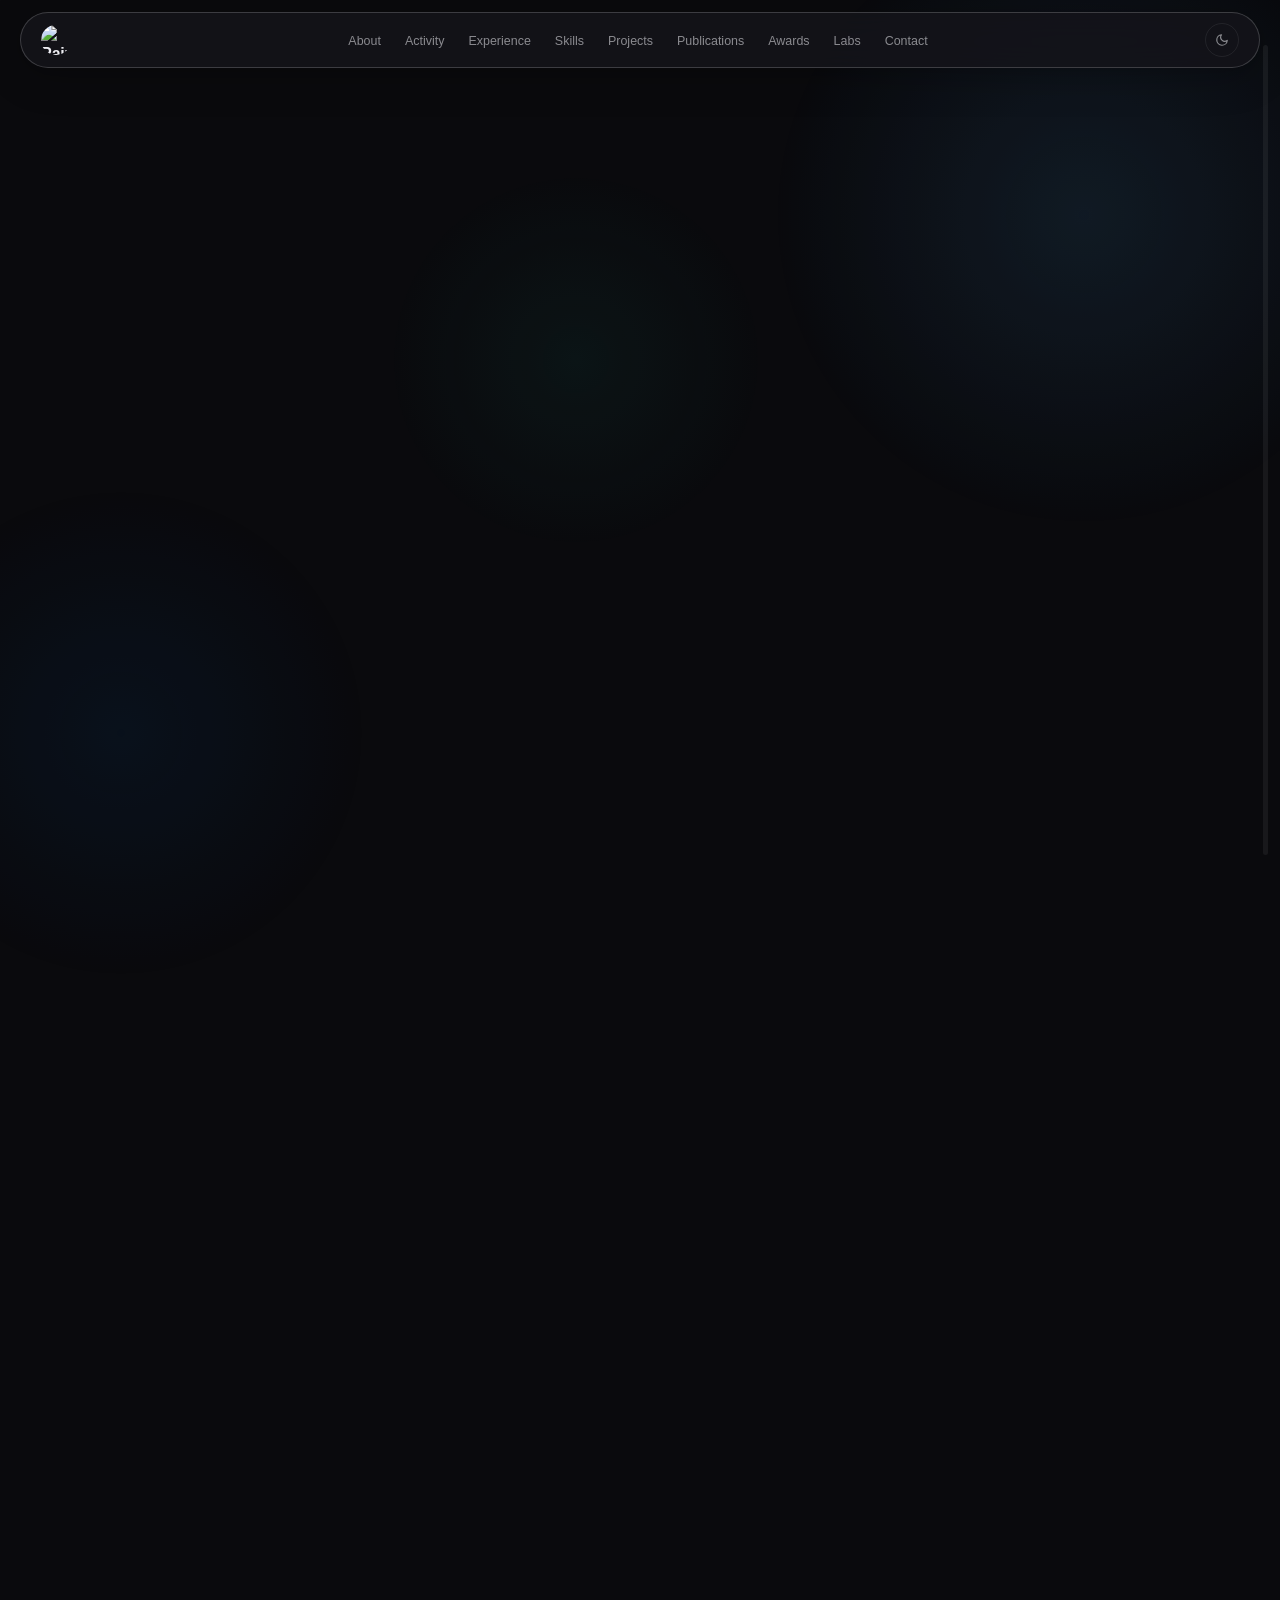
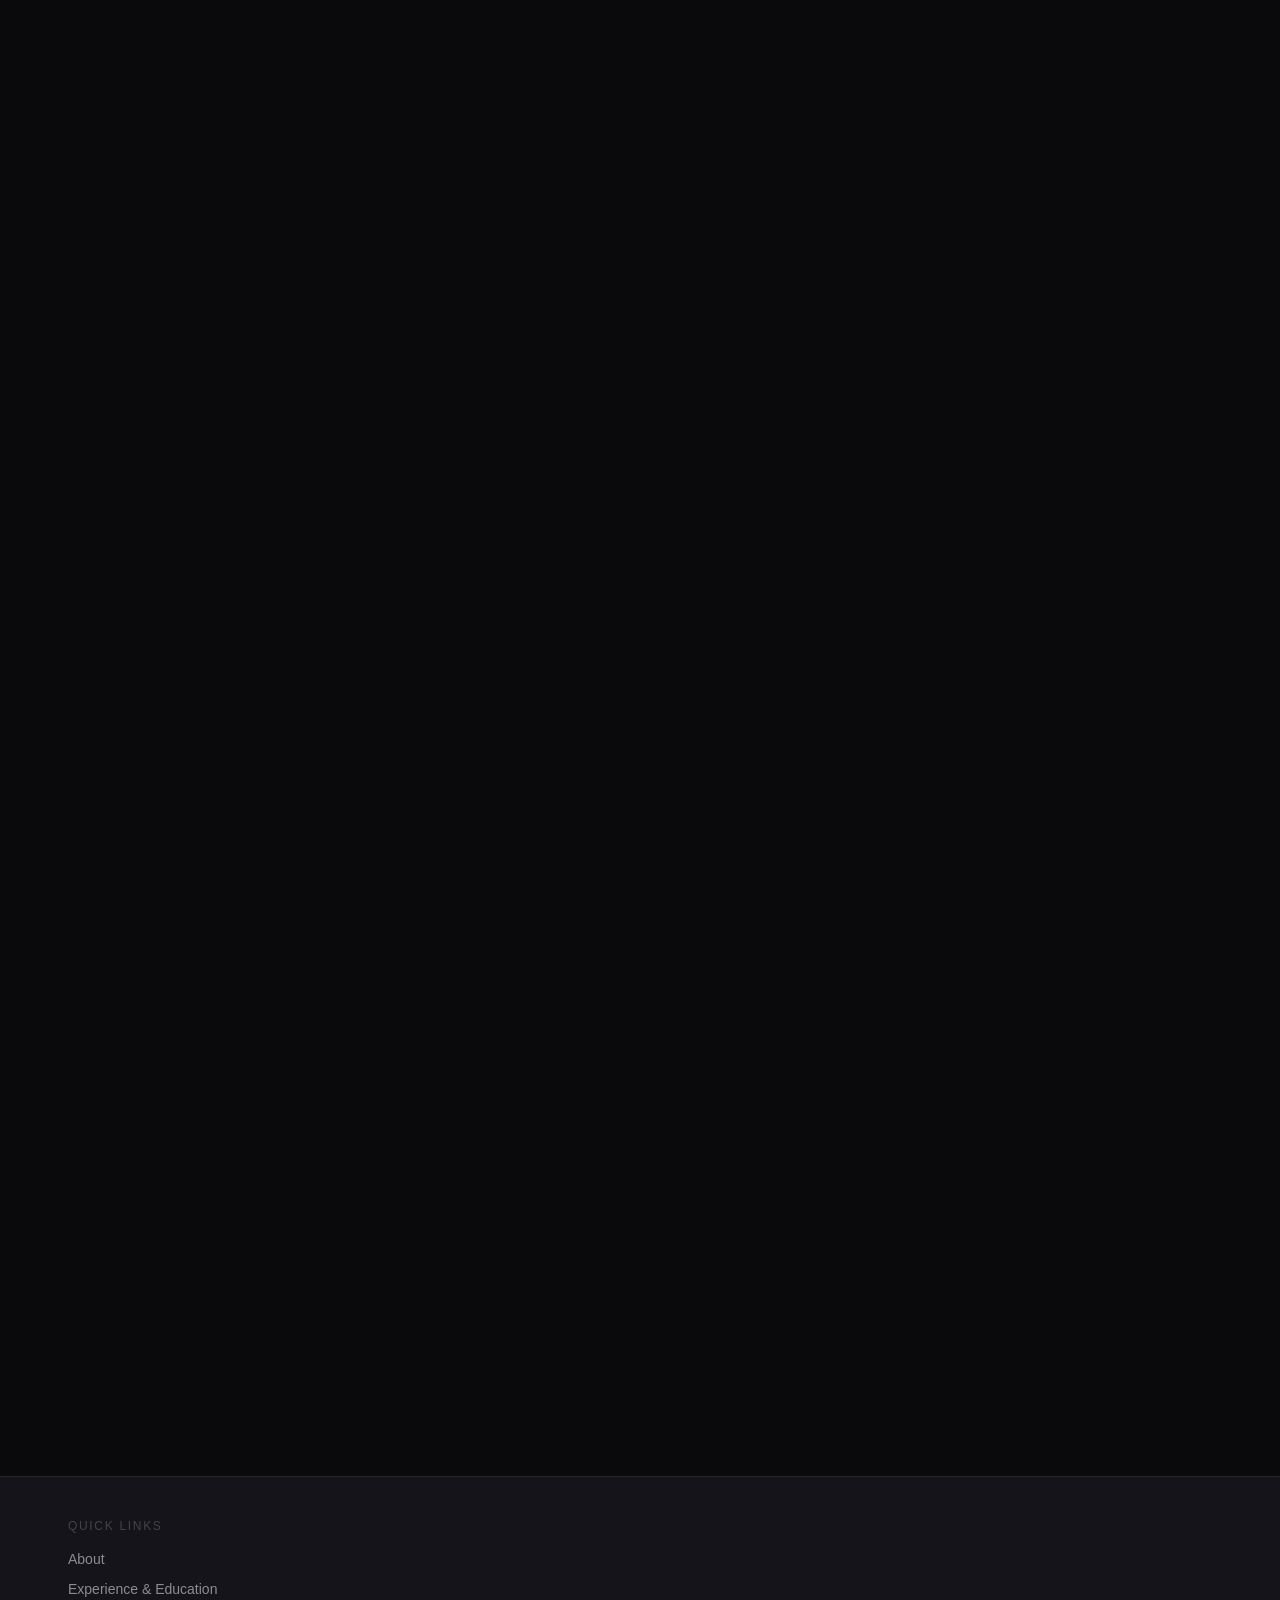
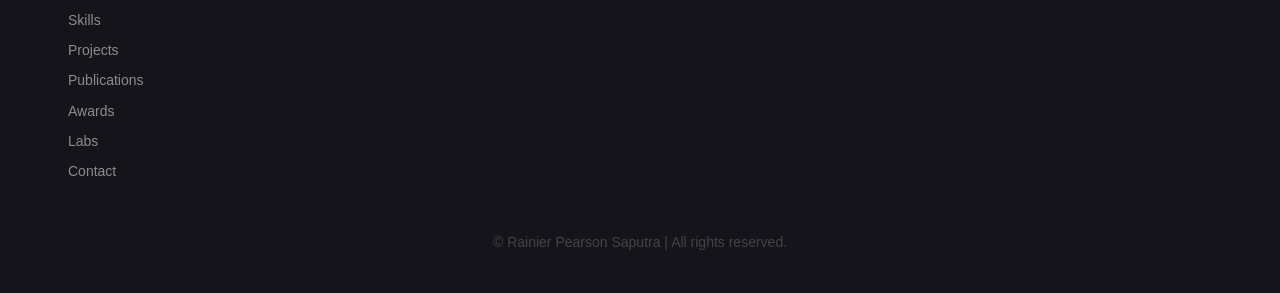
==== index.html @ dfbf3208 "Update website and terminal features" ====
<!DOCTYPE html>
<html lang="en" data-theme="dark" class="transition-colors duration-300">

<head>
  <meta charset="UTF-8" />
  <meta name="viewport" content="width=device-width, initial-scale=1.0" />
  <title>Rainier Pearson Saputra</title>

  <meta name="author" content="Rainier Pearson Saputra">
  <meta name="description"
    content="Portfolio of Rainier Pearson Saputra — student, aspiring engineer, and tech enthusiast." />
  <link rel="canonical" href="https://rainier-ps.github.io/" />

  <meta property="og:title" content="Rainier Pearson Saputra" />
  <meta property="og:description"
    content="Student, aspiring engineer, and tech enthusiast. Explore my projects and skills." />
  <meta property="og:type" content="website" />
  <meta property="og:image"
    content="https://raw.githubusercontent.com/Rainier-PS/rainier-ps.github.io/main/images/site/Rainier%20Pearson%20Saputra-Avatar.jpg" />
  <meta property="og:url" content="https://rainier-ps.github.io/" />

  <link rel="icon"
    href="https://raw.githubusercontent.com/Rainier-PS/rainier-ps.github.io/main/images/site/Rainier%20Pearson%20Saputra-Favicon.svg"
    type="image/svg+xml" />
  <link rel="icon" href="favicon.ico" sizes="any" />
  <link rel="apple-touch-icon" href="/images/site/apple-touch-icon.png" />
  <meta name="theme-color" content="#0a0a0d" media="(prefers-color-scheme: dark)" />
  <meta name="theme-color" content="#f4f4f8" media="(prefers-color-scheme: light)" />

  <meta name="keywords" content="Rainier Pearson Saputra, portfolio, projects, engineering student, tech enthusiast" />
  <meta name="robots" content="index, follow" />

  <meta name="twitter:card" content="summary_large_image" />
  <meta name="twitter:title" content="Rainier Pearson Saputra" />
  <meta name="twitter:description"
    content="Student, aspiring engineer, and tech enthusiast. Explore my projects and skills." />
  <meta name="twitter:image"
    content="https://raw.githubusercontent.com/Rainier-PS/rainier-ps.github.io/main/images/site/Rainier%20Pearson%20Saputra-Avatar.jpg" />

  <meta name="google-site-verification" content="KclOAJlsOojPDo-nzZw4U5gCyo-2dL3ZP09HrbI7NYk" />
  <meta http-equiv="Content-Security-Policy" content="default-src 'self'; script-src 'self' https://cdnjs.cloudflare.com https://unpkg.com; style-src 'self' https://fonts.googleapis.com https://cdnjs.cloudflare.com; font-src 'self' https://fonts.gstatic.com; img-src 'self' https://raw.githubusercontent.com; connect-src 'self' https://raw.githubusercontent.com https://github-contributions-api.jogruber.de; base-uri 'self'; form-action 'self'" />

  <script type="application/ld+json">
  {
    "@context": "https://schema.org",
    "@type": "Person",
    "name": "Rainier Pearson Saputra",
    "url": "https://rainier-ps.github.io/",
    "image": "https://raw.githubusercontent.com/Rainier-PS/rainier-ps.github.io/main/images/site/Rainier%20Pearson%20Saputra-Avatar.jpg",
    "description": "Student, aspiring engineer, and tech enthusiast.",
    "sameAs": ["https://github.com/Rainier-PS"],
    "jobTitle": "Student",
    "knowsAbout": ["Engineering","Programming","Electronics","Robotics","STEM Education","Artificial Intelligence","Sustainable Technology","Science Competitions"]
  }
  </script>

  <link rel="preconnect" href="https://fonts.googleapis.com" />
  <link rel="preconnect" href="https://fonts.gstatic.com" crossorigin />
  <link
    href="https://fonts.googleapis.com/css2?family=DM+Sans:ital,opsz,wght@0,9..40,200;0,9..40,300;0,9..40,400;0,9..40,500;0,9..40,600;1,9..40,300&family=Space+Grotesk:wght@300;400;500;600;700&display=swap"
    rel="stylesheet" />

  <script src="https://cdnjs.cloudflare.com/ajax/libs/gsap/3.12.5/gsap.min.js"></script>
  <script src="https://cdnjs.cloudflare.com/ajax/libs/gsap/3.12.5/ScrollTrigger.min.js"></script>
  <script src="https://cdnjs.cloudflare.com/ajax/libs/gsap/3.12.5/ScrollToPlugin.min.js"></script>
  <script src="https://unpkg.com/lucide@0.562.0" defer></script>

  <link rel="stylesheet" href="css/styles.css">
</head>

<body id="top">

  <div class="gradient-bg" aria-hidden="true">
    <div class="gradient-orb orb-1"></div>
    <div class="gradient-orb orb-2"></div>
    <div class="gradient-orb orb-3"></div>
  </div>

  <a href="#about" class="skip-link">Skip to About</a>

  <div id="cursor" aria-hidden="true"></div>
  <div id="cursor-ring" aria-hidden="true"></div>

  <div class="custom-scrollbar" aria-hidden="true">
    <div class="custom-scrollbar-thumb"></div>
  </div>

  <nav id="navbar" role="navigation" aria-label="Main navigation" data-mobile="true">
    <div class="nav-inner">
      <a href="terminal.html" class="nav-logo" aria-label="Open Termnial">
        <img class="logo logo-dark"
          src="https://raw.githubusercontent.com/Rainier-PS/rainier-ps.github.io/main/images/site/Rainier%20Logo-Primary.svg"
          alt="Rainier Logo" />
        <img class="logo logo-light"
          src="https://raw.githubusercontent.com/Rainier-PS/rainier-ps.github.io/main/images/site/Rainier%20Logo-Reversed.svg"
          alt="Rainier Logo" />
      </a>
      <ul class="nav-links" id="navLinks">
        <li><a href="#about">About</a></li>
        <li><a href="#open-source">Activity</a></li>
        <li><a href="#experience-education">Experience</a></li>
        <li><a href="#skills">Skills</a></li>
        <li><a href="projects.html">Projects</a></li>
        <li><a href="publications.html">Publications</a></li>
        <li><a href="awards.html">Awards</a></li>
        <li><a href="labs.html">Labs</a></li>
        <li><a href="#contact">Contact</a></li>
      </ul>
      <div class="nav-right">
        <button class="theme-toggle" id="themeToggle" aria-label="Toggle theme">
          <svg class="icon-moon" viewBox="0 0 24 24" fill="none" stroke="currentColor" stroke-width="2"
            stroke-linecap="round" stroke-linejoin="round" aria-hidden="true">
            <path d="M21 12.79A9 9 0 1 1 11.21 3 7 7 0 0 0 21 12.79z" />
          </svg>
          <svg class="icon-sun" viewBox="0 0 24 24" fill="none" stroke="currentColor" stroke-width="2"
            stroke-linecap="round" stroke-linejoin="round" aria-hidden="true">
            <circle cx="12" cy="12" r="5" />
            <line x1="12" y1="1" x2="12" y2="3" />
            <line x1="12" y1="21" x2="12" y2="23" />
            <line x1="4.22" y1="4.22" x2="5.64" y2="5.64" />
            <line x1="18.36" y1="18.36" x2="19.78" y2="19.78" />
            <line x1="1" y1="12" x2="3" y2="12" />
            <line x1="21" y1="12" x2="23" y2="12" />
            <line x1="4.22" y1="19.78" x2="5.64" y2="18.36" />
            <line x1="18.36" y1="5.64" x2="19.78" y2="4.22" />
          </svg>
        </button>
        <button class="nav-menu-btn" id="menuBtn" aria-label="Toggle menu" aria-expanded="false">
          <span></span><span></span><span></span>
        </button>
      </div>
    </div>
  </nav>

  <main id="main-content" tabindex="-1">

    <section id="hero" aria-labelledby="heroTitle">
      <div class="hero-inner container">
        <div class="hero-content-wrap">
          <div class="hero-text-col">
            <p class="hero-label" id="heroLabel"><span class="hero-label-title">High School Student</span><span
                class="hero-label-separator"> &nbsp;·&nbsp; </span><span class="hero-label-sub">Semarang,
                Indonesia</span></p>
            <h1 class="hero-title" id="heroTitle">Rainier<br><span class="hero-title-dim">Pearson Saputra</span></h1>
            <div class="hero-sub-wrap" id="heroSubWrap">
              <p class="hero-subtitle" id="heroSubtitle"></p>
            </div>
            <p class="hero-body" id="heroBody">
              Aspiring engineer passionate about technology, science, and innovation, building projects that solve
              real-world problems.
            </p>
            <div class="hero-links" id="heroLinks">
              <button class="cta-btn btn-disabled" disabled aria-disabled="true" tabindex="-1" title="Resume coming soon">
                <span>Resume (Coming Soon)</span>
              </button>
              <a class="cta-btn cta-explore desktop-hidden" href="#about">
                <span class="cta-text-wrap">
                  <span class="cta-text-default">Explore</span>
                  <span class="cta-text-hover" aria-hidden="true">About Me</span>
                </span>
                <svg viewBox="0 0 24 24" fill="none" stroke="currentColor" stroke-width="2.5" stroke-linecap="round"
                  stroke-linejoin="round" aria-hidden="true">
                  <line x1="5" y1="12" x2="19" y2="12" />
                  <polyline points="12 5 19 12 12 19" />
                </svg>
              </a>
            </div>
          </div>

          <div class="hero-avatar-col">
            <div class="flip-card" aria-label="Profile photo">
              <div class="flip-card-inner">
                <div class="flip-card-front">
                  <img
                    src="https://raw.githubusercontent.com/Rainier-PS/rainier-ps.github.io/main/images/site/Rainier%20Pearson%20Saputra-Avatar.svg"
                    alt="Rainier Pearson Saputra" width="220" height="220" />
                </div>
                <div class="flip-card-back logo-dark-back">
                  <img
                    src="https://raw.githubusercontent.com/Rainier-PS/rainier-ps.github.io/main/images/site/Rainier%20Logo-Primary.svg"
                    alt="Rainier Logo" />
                </div>
                <div class="flip-card-back logo-light-back">
                  <img
                    src="https://raw.githubusercontent.com/Rainier-PS/rainier-ps.github.io/main/images/site/Rainier%20Logo-Reversed.svg"
                    alt="Rainier Logo" />
                </div>
              </div>
            </div>
            <a class="cta-btn cta-explore mobile-hidden" href="#about">
              <span class="cta-text-wrap">
                <span class="cta-text-default">Explore</span>
                <span class="cta-text-hover" aria-hidden="true">About Me</span>
              </span>
              <svg viewBox="0 0 24 24" fill="none" stroke="currentColor" stroke-width="2.5" stroke-linecap="round"
                stroke-linejoin="round" aria-hidden="true">
                <line x1="5" y1="12" x2="19" y2="12" />
                <polyline points="12 5 19 12 12 19" />
              </svg>
            </a>
          </div>
        </div>
      </div>
    </section>

    <div class="marquee-section" aria-hidden="true">
      <div class="marquee-track" id="marqueeA"></div>
      <div class="marquee-track" id="marqueeB"></div>
    </div>

    <section id="about" aria-labelledby="aboutHeading">
      <div class="container">
        <div class="section-header reveal">
          <p class="section-label">Who I Am</p>
          <h2 class="section-title" id="aboutHeading">About Me</h2>
          <p class="section-sub">Student, builder, and relentless learner</p>
        </div>
        <div class="about-card reveal">
          <p>I'm a high school student passionate about technology, science, and innovation. I enjoy creating projects
            that solve real-world problems while constantly exploring new ideas and learning new skills, whether through
            STEM competitions or personal projects. Feel free to check out <a href="projects.html"
              class="inline-link">my projects</a>!</p>
        </div>
      </div>
    </section>

    <section id="open-source" aria-labelledby="activityHeading">
      <div class="container">
        <div class="section-header reveal">
          <p class="section-label">Open Source</p>
          <h2 class="section-title" id="activityHeading">GitHub Activity</h2>
          <p class="section-sub">A snapshot of my contributions over the past year</p>
        </div>

        <div class="contributions-wrap reveal">
          <div class="contributions-header">
            <div class="summary" id="summary">Loading…</div>
            <select id="yearSelect" class="year-select" aria-label="Select contribution year">
              <option value="2026">2026</option>
              <option value="2025">2025</option>
              <option value="2024">2024</option>
            </select>
          </div>

          <div class="graph-layout">
            <div class="days-col">
              <span>Mon</span><span></span><span>Wed</span><span></span><span>Fri</span><span></span><span></span>
            </div>
            <div class="graph-col">
              <div class="months" id="months"></div>
              <div class="calendar" id="calendar"></div>
            </div>
            <div class="years-col" id="yearButtons"></div>
          </div>
        </div>

        <div class="tooltip" id="tooltip" role="tooltip"></div>

        <div class="section-cta reveal">
          <a href="labs.html" class="cta-btn">
            <span>View All Labs</span>
            <svg viewBox="0 0 24 24" fill="none" stroke="currentColor" stroke-width="2" stroke-linecap="round"
              stroke-linejoin="round">
              <path d="M6 3h12" />
              <path d="M9 3v6L4 18a2 2 0 0 0 1.7 3h12.6A2 2 0 0 0 20 18L15 9V3" />
              <path d="M6 14h12" />
            </svg>
          </a>
        </div>
      </div>
    </section>

    <section id="experience-education" aria-labelledby="expEduHeading">
      <div class="container">
        <div class="section-header reveal">
          <p class="section-label">Background</p>
          <h2 class="section-title" id="expEduHeading">Experience &amp; Education</h2>
          <p class="section-sub">Where I've been and what I've done</p>
        </div>
        <div class="exp-edu-grid stagger">
          <div class="exp-edu-card">
            <div class="exp-edu-card-header">
              <span class="exp-edu-icon">
                <svg viewBox="0 0 24 24" fill="none" stroke="currentColor" stroke-width="1.75" stroke-linecap="round"
                  stroke-linejoin="round">
                  <rect x="2" y="7" width="20" height="14" rx="2" />
                  <path d="M16 21V5a2 2 0 0 0-2-2h-4a2 2 0 0 0-2 2v16" />
                </svg>
              </span>
              <h3>Experience</h3>
            </div>
            <ul class="exp-list">
              <li><span class="exp-dot"></span><span>Garuda Hacks 7.0 Volunteer</span></li>
              <li><span class="exp-dot"></span><span><a href="https://hackclub.com" target="_blank" rel="noopener"
                    class="inline-link">Hack Club</a> Member</span></li>
              <li><span class="exp-dot"></span><span>Club Leader — <a href="https://hackclubbss.github.io"
                    target="_blank" rel="noopener" class="inline-link">Hack Club Binus School Semarang</a></span></li>
              <li><span class="exp-dot"></span><span>Hack the Hat Elective Member (Raspberry Pi &amp; Sense HAT)</span>
              </li>
              <li><span class="exp-dot"></span><span>STEM Club Member</span></li>
              <li><span class="exp-dot"></span><span>Digital Journalism Elective Member</span></li>
              <li><span class="exp-dot"></span><span>RevoU SECC — Coding Camp</span></li>
            </ul>
          </div>
          <div class="exp-edu-card">
            <div class="exp-edu-card-header">
              <span class="exp-edu-icon">
                <svg viewBox="0 0 24 24" fill="none" stroke="currentColor" stroke-width="1.75" stroke-linecap="round"
                  stroke-linejoin="round">
                  <path d="M22 10v6M2 10l10-5 10 5-10 5z" />
                  <path d="M6 12v5c3 3 9 3 12 0v-5" />
                </svg>
              </span>
              <h3>Education</h3>
            </div>
            <ul class="edu-list">
              <li>
                <div class="edu-item">
                  <div class="edu-details">
                    <span class="edu-school">Binus School Semarang</span>
                    <span class="edu-level">High School</span>
                  </div>
                  <span class="edu-year">2024 – Present</span>
                </div>
              </li>
              <li>
                <div class="edu-item">
                  <div class="edu-details">
                    <span class="edu-school">Daniel Creative School</span>
                    <span class="edu-level">Junior High School</span>
                  </div>
                  <span class="edu-year">2021 – 2024</span>
                </div>
              </li>
              <li>
                <div class="edu-item">
                  <div class="edu-details">
                    <span class="edu-school">Daniel Creative School</span>
                    <span class="edu-level">Elementary</span>
                  </div>
                  <span class="edu-year">2015 – 2021</span>
                </div>
              </li>
            </ul>
          </div>
        </div>
      </div>
    </section>

    <section id="skills" aria-labelledby="skillsHeading">
      <div class="container">
        <div class="section-header reveal">
          <p class="section-label">What I Know</p>
          <h2 class="section-title" id="skillsHeading">Skills</h2>
          <p class="section-sub">Tools, languages, and domains I work in</p>
        </div>
        <div class="skills-grid stagger">
          <div class="skill-card">
            <div class="skill-card-icon">
              <svg viewBox="0 0 24 24" fill="none" stroke="currentColor" stroke-width="1.75" stroke-linecap="round"
                stroke-linejoin="round">
                <circle cx="12" cy="12" r="10" />
                <path d="M12 2a15.3 15.3 0 0 1 4 10 15.3 15.3 0 0 1-4 10 15.3 15.3 0 0 1-4-10 15.3 15.3 0 0 1 4-10z" />
                <path d="M2 12h20" />
              </svg>
            </div>
            <h3>Maths &amp; Science</h3>
            <p>Strong foundation in mathematics and science applied to problem-solving, experiments, research, and
              technical projects.</p>
          </div>
          <div class="skill-card">
            <div class="skill-card-icon">
              <svg viewBox="0 0 24 24" fill="none" stroke="currentColor" stroke-width="1.75" stroke-linecap="round"
                stroke-linejoin="round">
                <path
                  d="M12 2l3.09 6.26L22 9.27l-5 4.87 1.18 6.88L12 17.77l-6.18 3.25L7 14.14 2 9.27l6.91-1.01L12 2z" />
              </svg>
            </div>
            <h3>3D Printing &amp; PCB Design</h3>
            <p>Designing and assembling projects using <strong>Fusion 360</strong> for 3D modeling and
              <strong>KiCad</strong> for PCB design, with hands-on soldering experience.
            </p>
          </div>
          <div class="skill-card">
            <div class="skill-card-icon">
              <svg viewBox="0 0 24 24" fill="none" stroke="currentColor" stroke-width="1.75" stroke-linecap="round"
                stroke-linejoin="round">
                <polyline points="16 18 22 12 16 6" />
                <polyline points="8 6 2 12 8 18" />
              </svg>
            </div>
            <h3>Programming</h3>
            <p><strong>Python</strong>, <strong>JavaScript (ES6+)</strong>, <strong>SQL</strong>, <strong>Arduino
                (C/C++)</strong>, <strong>HTML</strong>, and <strong>CSS</strong> — from scripting to web to embedded.
            </p>
          </div>
          <div class="skill-card">
            <div class="skill-card-icon">
              <svg viewBox="0 0 24 24" fill="none" stroke="currentColor" stroke-width="1.75" stroke-linecap="round"
                stroke-linejoin="round">
                <path d="M5 8l6 6" />
                <path d="M4 14l6-6 2-3" />
                <path d="M2 5h12" />
                <path d="M7 2h1" />
                <path d="M22 22l-5-10-5 10" />
                <path d="M14 18h6" />
              </svg>
            </div>
            <h3>Languages</h3>
            <ul class="lang-list">
              <li>English (Fluent)</li>
              <li>Chinese (Learning)</li>
              <li>German (Learning)</li>
              <li>Indonesian (Native)</li>
            </ul>
          </div>
        </div>
      </div>
    </section>

    <section id="projects" aria-labelledby="projectsHeading">
      <div class="container">
        <div class="section-header reveal">
          <p class="section-label">What I Build</p>
          <h2 class="section-title" id="projectsHeading">Projects</h2>
          <p class="section-sub">A selection of things I've made</p>
        </div>

        <div class="carousel" data-carousel aria-label="Projects carousel">
          <div class="carousel-track" id="projects-grid" aria-live="polite"></div>
          <div class="carousel-dots-outer">
            <div class="carousel-dots" aria-label="Project slide pagination"></div>
          </div>
        </div>

        <div class="section-cta reveal">
          <a href="projects.html" class="cta-btn">
            <span>View All Projects</span>
            <svg viewBox="0 0 24 24" fill="none" stroke="currentColor" stroke-width="2" stroke-linecap="round"
              stroke-linejoin="round">
              <line x1="5" y1="12" x2="19" y2="12" />
              <polyline points="12 5 19 12 12 19" />
            </svg>
          </a>
        </div>
      </div>
    </section>

    <section id="awards" aria-labelledby="awardsHeading">
      <div class="container">
        <div class="section-header reveal">
          <p class="section-label">Recognition</p>
          <h2 class="section-title" id="awardsHeading">Awards</h2>
          <p class="section-sub">Competitions and achievements I'm proud of</p>
        </div>

        <div class="carousel" data-carousel aria-label="Awards carousel">
          <div class="carousel-track" id="awards-grid" aria-live="polite"></div>
          <div class="carousel-dots-outer">
            <div class="carousel-dots" aria-label="Award slide pagination"></div>
          </div>
        </div>

        <div class="section-cta reveal">
          <a href="awards.html" class="cta-btn">
            <span>View All Awards</span>
            <svg viewBox="0 0 24 24" fill="none" stroke="currentColor" stroke-width="2" stroke-linecap="round"
              stroke-linejoin="round">
              <line x1="5" y1="12" x2="19" y2="12" />
              <polyline points="12 5 19 12 12 19" />
            </svg>
          </a>
        </div>
      </div>
    </section>

    <section id="contact" aria-labelledby="contactHeading">
      <div class="container">
        <div class="section-header reveal">
          <p class="section-label">Get In Touch</p>
          <h2 class="section-title" id="contactHeading">Contact</h2>
          <p class="section-sub">Let's connect — reach me through any of the links below</p>
        </div>

        <div class="contact-grid reveal">
          <a href="https://github.com/Rainier-PS" target="_blank" rel="noopener" class="contact-card">
            <span class="contact-card-icon"><svg viewBox="0 0 24 24" fill="none" stroke="currentColor"
                stroke-width="1.75" stroke-linecap="round" stroke-linejoin="round" width="22" height="22">
                <path
                  d="M9 19c-5 1.5-5-2.5-7-3m14 6v-3.87a3.37 3.37 0 0 0-.94-2.61c3.14-.35 6.44-1.54 6.44-7A5.44 5.44 0 0 0 20 4.77 5.07 5.07 0 0 0 19.91 1S18.73.65 16 2.48a13.38 13.38 0 0 0-7 0C6.27.65 5.09 1 5.09 1A5.07 5.07 0 0 0 5 4.77a5.44 5.44 0 0 0-1.5 3.78c0 5.42 3.3 6.61 6.44 7A3.37 3.37 0 0 0 9 18.13V22" />
              </svg></span>
            <span class="contact-card-label">GitHub</span>
          </a>
          <a id="email-link" class="contact-card">
            <span class="contact-card-icon"><svg viewBox="0 0 24 24" fill="none" stroke="currentColor"
                stroke-width="1.75" stroke-linecap="round" stroke-linejoin="round" width="22" height="22">
                <path d="M4 4h16c1.1 0 2 .9 2 2v12c0 1.1-.9 2-2 2H4c-1.1 0-2-.9-2-2V6c0-1.1.9-2 2-2z" />
                <polyline points="22,6 12,13 2,6" />
              </svg></span>
            <span class="contact-card-label">Email</span>
          </a>
          <a href="https://instagram.com/rainier_ps" target="_blank" rel="noopener" class="contact-card">
            <span class="contact-card-icon"><svg viewBox="0 0 24 24" fill="none" stroke="currentColor"
                stroke-width="1.75" stroke-linecap="round" stroke-linejoin="round" width="22" height="22">
                <rect x="2" y="2" width="20" height="20" rx="5" ry="5" />
                <path d="M16 11.37A4 4 0 1 1 12.63 8 4 4 0 0 1 16 11.37z" />
                <line x1="17.5" y1="6.5" x2="17.51" y2="6.5" />
              </svg></span>
            <span class="contact-card-label">Instagram</span>
          </a>
          <a href="https://www.instructables.com/member/Rainier-PS/" target="_blank" rel="noopener"
            class="contact-card">
            <span class="contact-card-icon"><svg viewBox="0 0 24 24" fill="none" stroke="currentColor"
                stroke-width="1.75" stroke-linecap="round" stroke-linejoin="round" width="22" height="22">
                <path
                  d="M15 14c.2-1 .7-1.7 1.5-2.5 1-.9 1.5-2.2 1.5-3.5A5 5 0 0 0 8 8c0 1 .3 2.2 1.5 3.5.7.7 1.3 1.5 1.5 2.5" />
                <path d="M9 18h6" />
                <path d="M10 22h4" />
              </svg></span>
            <span class="contact-card-label">Instructables</span>
          </a>
          <a href="https://www.google.com/maps/place/Semarang,+Indonesia" target="_blank" rel="noopener"
            class="contact-card">
            <span class="contact-card-icon"><svg viewBox="0 0 24 24" fill="none" stroke="currentColor"
                stroke-width="1.75" stroke-linecap="round" stroke-linejoin="round" width="22" height="22">
                <path d="M21 10c0 7-9 13-9 13s-9-6-9-13a9 9 0 0 1 18 0z" />
                <circle cx="12" cy="10" r="3" />
              </svg></span>
            <span class="contact-card-label">Semarang, Indonesia</span>
          </a>
        </div>

        <div class="back-to-top-wrap reveal">
          <button class="cta-btn back-to-top" id="backToTop">
            <span>Back to Top</span>
            <svg viewBox="0 0 24 24" fill="none" stroke="currentColor" stroke-width="2.5" stroke-linecap="round"
              stroke-linejoin="round" aria-hidden="true">
              <line x1="12" y1="19" x2="12" y2="5"></line>
              <polyline points="5 12 12 5 19 12"></polyline>
            </svg>
          </button>
        </div>
      </div>
    </section>

  </main>

  <footer role="contentinfo">
    <div class="footer-inner container">
      <div class="footer-links-col">
        <p class="footer-heading">Quick Links</p>
        <nav class="footer-links" aria-label="Footer links">
          <a href="#about">About</a>
          <a href="#experience-education">Experience &amp; Education</a>
          <a href="#skills">Skills</a>
          <a href="projects.html">Projects</a>
          <a href="publications.html">Publications</a>
          <a href="awards.html">Awards</a>
          <a href="labs.html">Labs</a>
          <a href="#contact">Contact</a>
        </nav>
      </div>
      <p class="footer-copy">© <span id="copyright-year"></span> Rainier Pearson Saputra<span
          class="footer-sep-dot">.</span><span class="footer-sep-bar"> | </span><span class="footer-rights">All rights
          reserved.</span></p>
    </div>
  </footer>

  <div id="imageLightbox" class="image-lightbox">
    <div class="image-lightbox-content">
      <img id="lightboxImg" src="" alt="Preview">
      <div class="image-lightbox-buttons">
        <button id="closeLightbox">Close</button>
        <button id="openInNewTab">Open in New Tab</button>
      </div>
    </div>
  </div>

  <script src="js/script.js" defer></script>
</body>

</html>
---- css/styles.css ----
:root {
  --font-body: 'DM Sans', sans-serif;
  --font-display: 'Space Grotesk', sans-serif;

  --bg: #0a0a0d;
  --bg-glass: rgba(10, 10, 13, 0.72);
  --bg-light: #14141a;
  --surface: #1a1a22;
  --surface-2: #1f1f28;
  --border: rgba(255, 255, 255, 0.07);
  --border-hover: rgba(255, 255, 255, 0.18);
  --text: #eeeef3;
  --text-muted: rgba(238, 238, 243, 0.55);
  --text-faint: rgba(238, 238, 243, 0.22);
  --link: #4dabf7;
  --link-hover: #1c7ed6;
  --card-bg: #14141a;
  --card-hover: #1c1c26;
  --tag-bg: rgba(255, 255, 255, 0.05);
  --marquee-text: #252530;
  --gradient-edge: #0a0a0d;

  --orb-a: rgba(77, 171, 247, 0.12);
  --orb-b: rgba(0, 84, 166, 0.12);
  --orb-c: rgba(26, 130, 119, 0.10);

  --sb-track: rgba(255, 255, 255, 0.06);
  --sb-thumb-start: #4dabf7;
  --sb-thumb-mid: #1c7ed6;
  --sb-thumb-end: #0054a6;

  --nav-island-bg: rgba(20, 20, 26, 0.88);
  --nav-full-bg: rgba(10, 10, 13, 0.0);

  --contrib-0: #1a1a22;
  --contrib-1: rgba(77, 171, 247, 0.25);
  --contrib-2: rgba(77, 171, 247, 0.50);
  --contrib-3: rgba(77, 171, 247, 0.75);
  --contrib-4: #4dabf7;
}

[data-theme="light"] {
  --bg: #f4f4f8;
  --bg-glass: rgba(244, 244, 248, 0.75);
  --bg-light: #ebebf2;
  --surface: #ffffff;
  --surface-2: #f9f9fc;
  --border: rgba(0, 0, 0, 0.07);
  --border-hover: rgba(0, 0, 0, 0.16);
  --text: #0e0e14;
  --text-muted: rgba(14, 14, 20, 0.58);
  --text-faint: rgba(14, 14, 20, 0.28);
  --link: #007BFF;
  --link-hover: #0056b3;
  --card-bg: #ffffff;
  --card-hover: #f2f2f8;
  --tag-bg: rgba(0, 0, 0, 0.05);
  --marquee-text: #d1d5e0;
  --gradient-edge: #f4f4f8;
  --orb-a: rgba(0, 123, 255, 0.08);
  --orb-b: rgba(0, 84, 166, 0.07);
  --orb-c: rgba(26, 130, 119, 0.06);
  --sb-track: rgba(0, 0, 0, 0.06);
  --sb-thumb-start: #007BFF;
  --sb-thumb-mid: #0056b3;
  --sb-thumb-end: #003d80;
  --nav-island-bg: rgba(255, 255, 255, 0.90);
  --nav-full-bg: rgba(244, 244, 248, 0.0);
  --contrib-0: #ebedf0;
  --contrib-1: rgba(0, 123, 255, 0.2);
  --contrib-2: rgba(0, 123, 255, 0.45);
  --contrib-3: rgba(0, 123, 255, 0.70);
  --contrib-4: #007BFF;
}

*,*::before,*::after { box-sizing: border-box; margin: 0; padding: 0; }

html {
  scrollbar-width: none;
  scroll-behavior: smooth;
}
::-webkit-scrollbar { display: none; }

html, body { max-width: 100vw; overflow-x: hidden; }

body {
  font-family: var(--font-body);
  background-color: var(--bg);
  color: var(--text);
  line-height: 1.6;
  transition: background-color 0.4s ease, color 0.4s ease;
}

body.custom-cursor-enabled { cursor: none !important; }
body.custom-cursor-enabled a,
body.custom-cursor-enabled button { cursor: none !important; }

a { color: var(--link); text-decoration: none; transition: color 0.2s; }
a:hover { color: var(--link-hover); }
img { display: block; max-width: 100%; }
button { border: none; background: none; font-family: inherit; cursor: pointer; }
strong { font-weight: 600; }

.skip-link {
  position: absolute; top: -50px; left: 16px;
  background: var(--text); color: var(--bg);
  padding: 8px 16px; border-radius: 8px; font-size: 0.875rem;
  font-weight: 500; z-index: 9999; transition: top 0.2s;
  text-decoration: none;
}
.skip-link:focus { top: 16px; }

a:focus-visible, button:focus-visible {
  outline: 2px solid var(--sb-thumb-start);
  outline-offset: 3px; border-radius: 4px;
}

.container { max-width: 1200px; margin: 0 auto; padding: 0 28px; }
@media (max-width: 640px) { .container { padding: 0 20px; } }

.labs-hero,
.projects-header,
.awards-header {
  padding: 140px 0 48px;
  text-align: center;
}
.labs-hero h1,
.projects-header h1,
.awards-header h1,
.labs-hero h2,
.projects-header h2,
.awards-header h2 {
  font-family: var(--font-display);
  font-size: clamp(2rem, 4vw, 3.2rem);
  font-weight: 500;
  margin-bottom: 0.75rem;
}
.labs-hero p,
.projects-header p,
.awards-header p {
  color: var(--text-muted);
  font-size: 1rem;
  line-height: 1.65;
  max-width: 560px;
  margin: 0 auto;
}

body::after {
  content: '';
  position: fixed; inset: 0;
  background-image: url("data:image/svg+xml,%3Csvg viewBox='0 0 256 256' xmlns='http://www.w3.org/2000/svg'%3E%3Cfilter id='n'%3E%3CfeTurbulence type='fractalNoise' baseFrequency='0.88' numOctaves='4' stitchTiles='stitch'/%3E%3C/filter%3E%3Crect width='100%25' height='100%25' filter='url(%23n)'/%3E%3C/svg%3E");
  opacity: 0.025; pointer-events: none; z-index: 1000;
}

.gradient-bg { position: fixed; inset: 0; pointer-events: none; z-index: 0; }
.gradient-orb { position: absolute; border-radius: 50%; opacity: 0.85; will-change: transform; }
.orb-1 { width: 700px; height: 700px; background: radial-gradient(circle, var(--orb-a) 0%, transparent 65%); top: -15%; right: -12%; }
.orb-2 { width: 550px; height: 550px; background: radial-gradient(circle, var(--orb-b) 0%, transparent 65%); bottom: -12%; left: -12%; }
.orb-3 { width: 420px; height: 420px; background: radial-gradient(circle, var(--orb-c) 0%, transparent 65%); top: 40%; left: 45%; transform: translate(-50%, -50%); }
@media (max-width: 768px) {
  .orb-1 { width: 350px; height: 350px; }
  .orb-2 { width: 300px; height: 300px; }
  .orb-3 { width: 250px; height: 250px; }
}

.custom-scrollbar {
  position: fixed; top: 5%; right: 12px; width: 5px; height: 90%;
  background: var(--sb-track); z-index: 10000; pointer-events: auto;
  border-radius: 99px; transition: width 0.2s, background 0.2s;
}
.custom-scrollbar:hover { width: 9px; background: rgba(255,255,255,0.1); }
[data-theme="light"] .custom-scrollbar:hover { background: rgba(0,0,0,0.1); }
.custom-scrollbar-thumb {
  position: absolute; top: 0; left: 0; width: 100%;
  height: var(--sb-stop, 0%);
  background: linear-gradient(180deg, var(--sb-thumb-start) 0%, var(--sb-thumb-mid) 50%, var(--sb-thumb-end) 100%);
  border-radius: 99px; pointer-events: none;
}
@media (max-width: 768px) {
  .custom-scrollbar { top: 0; right: 0; left: 0; width: 100%; height: 3px; border-radius: 0; pointer-events: none; }
  .custom-scrollbar-thumb { height: 100% !important; width: var(--sb-stop, 0%); background: linear-gradient(90deg, var(--sb-thumb-start) 0%, var(--sb-thumb-mid) 50%, var(--sb-thumb-end) 100%); border-radius: 0; }
}

#cursor {
  position: fixed; top: 0; left: 0; width: 10px; height: 10px;
  background: #fff; border-radius: 50%; pointer-events: none; z-index: 999999;
  transform: translate(-50%, -50%); mix-blend-mode: difference;
  will-change: transform; display: none;
}
#cursor-ring {
  position: fixed; top: 0; left: 0; width: 36px; height: 36px;
  border: 1.5px solid rgba(255,255,255,0.35); border-radius: 50%;
  pointer-events: none; z-index: 999998;
  transform: translate(-50%, -50%); will-change: transform; display: none;
  transition: width 0.35s cubic-bezier(.23,1,.32,1), height 0.35s cubic-bezier(.23,1,.32,1), opacity 0.3s;
}
body.custom-cursor-enabled #cursor,
body.custom-cursor-enabled #cursor-ring { display: block; }
@media (max-width: 767px) {
  body.custom-cursor-enabled { cursor: auto !important; }
  #cursor, #cursor-ring { display: none !important; }
}

#navbar {
  position: fixed; top: 20px; left: 50%; transform: translateX(-50%);
  z-index: 500; width: calc(100% - 56px); max-width: 1200px;
  transition: max-width 0.5s cubic-bezier(0.23,1,0.32,1);
}
.nav-inner {
  position: relative; display: flex; align-items: center;
  justify-content: space-between; gap: 16px; padding: 14px 20px;
  border-radius: 18px; background: var(--nav-full-bg); border: 1px solid transparent;
  transition: background 0.5s cubic-bezier(0.23,1,0.32,1), border-color 0.5s cubic-bezier(0.23,1,0.32,1), padding 0.5s cubic-bezier(0.23,1,0.32,1), border-radius 0.5s cubic-bezier(0.23,1,0.32,1), box-shadow 0.5s cubic-bezier(0.23,1,0.32,1);
}
#navbar.scrolled { max-width: 900px; }
#navbar.scrolled .nav-inner {
  background: var(--nav-island-bg);
  backdrop-filter: blur(20px) saturate(1.6);
  -webkit-backdrop-filter: blur(20px) saturate(1.6);
  border-color: var(--border-hover);
  padding: 10px 28px; border-radius: 99px;
  box-shadow: 0 8px 40px rgba(0,0,0,0.22), 0 2px 8px rgba(0,0,0,0.1);
}

.nav-logo {
  display: flex; align-items: center; gap: 10px;
  font-family: var(--font-display); font-weight: 600; font-size: 1rem;
  letter-spacing: -0.025em; color: var(--text); text-decoration: none;
  transition: opacity 0.2s;
}
.nav-logo:hover { opacity: 0.65; color: var(--text); }
.nav-logo .logo { width: 30px; height: 30px; border-radius: 50%; object-fit: cover; }
.nav-logo .logo-dark { display: none; }
.nav-logo .logo-light { display: block; }
[data-theme="dark"] .nav-logo .logo-dark { display: block; }
[data-theme="dark"] .nav-logo .logo-light { display: none; }

.nav-links { display: flex; gap: 2px; list-style: none; }
.nav-links li a {
  font-size: 0.78rem; font-weight: 400; color: var(--text-muted);
  padding: 6px 11px; border-radius: 99px; text-decoration: none;
  transition: color 0.2s, background 0.2s; white-space: nowrap;
}
.nav-links li a:hover, .nav-links li a.active { color: var(--text); background: var(--tag-bg); }

.nav-right { display: flex; align-items: center; gap: 8px; }
.theme-toggle {
  width: 34px; height: 34px; border-radius: 99px;
  border: 1px solid var(--border); display: flex; align-items: center; justify-content: center;
  color: var(--text-muted); transition: border-color 0.2s, color 0.2s, background 0.2s;
}
.theme-toggle:hover { border-color: var(--border-hover); color: var(--text); background: var(--tag-bg); }
.theme-toggle svg { width: 14px; height: 14px; }
[data-theme="dark"] .icon-sun { display: none; }
[data-theme="dark"] .icon-moon { display: block; }
[data-theme="light"] .icon-sun { display: block; }
[data-theme="light"] .icon-moon { display: none; }

.nav-menu-btn { display: none; flex-direction: column; gap: 5px; width: 28px; padding: 4px; }
.nav-menu-btn span { display: block; height: 1.5px; background: var(--text); border-radius: 2px; transition: opacity 0.3s, transform 0.3s; }

#navbar[data-mobile="true"],
#navbar[data-mobile="true"].scrolled {
  top: 12px !important; width: calc(100% - 40px) !important;
  max-width: calc(100% - 40px) !important; transition: none !important;
}
#navbar[data-mobile="true"] .nav-inner,
#navbar[data-mobile="true"].scrolled .nav-inner {
  background: var(--nav-island-bg) !important;
  backdrop-filter: blur(20px) saturate(1.6) !important;
  -webkit-backdrop-filter: blur(20px) saturate(1.6) !important;
  border-color: var(--border-hover) !important;
  padding: 10px 20px !important; border-radius: 99px !important;
  box-shadow: 0 8px 40px rgba(0,0,0,0.22), 0 2px 8px rgba(0,0,0,0.1) !important;
  transition: none !important;
}

@media (max-width: 768px) {
  #navbar, #navbar.scrolled {
    top: 12px !important; width: calc(100% - 40px) !important;
    max-width: calc(100% - 40px) !important; transition: none !important;
  }
  .nav-inner, #navbar.scrolled .nav-inner {
    background: var(--nav-island-bg) !important;
    backdrop-filter: blur(20px) saturate(1.6) !important;
    -webkit-backdrop-filter: blur(20px) saturate(1.6) !important;
    border-color: var(--border-hover) !important;
    padding: 10px 20px !important; border-radius: 99px !important;
    box-shadow: 0 8px 40px rgba(0,0,0,0.22) !important;
    transition: none !important;
  }
  .nav-links { display: none; }
  .nav-menu-btn { display: flex; }
  #navbar.menu-open .nav-links {
    display: flex; flex-direction: column;
    position: absolute; top: 100%; left: 0; right: 0;
    background: var(--nav-island-bg);
    backdrop-filter: blur(20px) saturate(1.6);
    -webkit-backdrop-filter: blur(20px) saturate(1.6);
    border: 1px solid var(--border-hover);
    border-radius: 20px; padding: 16px; margin-top: 12px; gap: 4px;
    box-shadow: 0 8px 40px rgba(0,0,0,0.22); z-index: 100;
    max-height: 70vh; overflow-y: auto;
  }
  #navbar.menu-open .nav-links li a { font-size: 0.95rem; font-weight: 500; padding: 12px 16px; border-radius: 12px; }
  #navbar.menu-open .nav-menu-btn span:nth-child(1) { transform: translateY(6.5px) rotate(45deg); }
  #navbar.menu-open .nav-menu-btn span:nth-child(2) { opacity: 0; }
  #navbar.menu-open .nav-menu-btn span:nth-child(3) { transform: translateY(-6.5px) rotate(-45deg); }
}

section {
  padding: 56px 0;
  position: relative; z-index: 1;
}
@media (max-width: 768px) { section { padding: 36px 0; } }

.section-label {
  font-size: 0.68rem; letter-spacing: 0.18em; text-transform: uppercase;
  color: var(--text-faint); margin-bottom: 10px;
  display: flex; align-items: center; gap: 10px;
}
.section-label::before {
  content: ''; display: block; width: 20px; height: 1px; background: var(--text-faint);
}
.section-title {
  font-family: var(--font-display); font-size: clamp(1.8rem, 3.5vw, 2.8rem);
  font-weight: 500; letter-spacing: -0.03em; color: var(--text); margin-bottom: 6px;
}
.section-sub { font-size: 0.9375rem; color: var(--text-muted); }
.section-header { margin-bottom: 48px; }
#about .section-header, #contact .section-header { display: flex; flex-direction: column; align-items: center; text-align: center; }
#about .section-label, #contact .section-label { justify-content: center; }
#about .section-label::before, #contact .section-label::before { display: none; }
.section-cta { display: flex; justify-content: center; margin-top: 2.5rem; }

.reveal, .stagger > * { opacity: 0; }

.inline-link { color: var(--link); text-decoration: underline; text-underline-offset: 3px; font-weight: 500; }
.inline-link:hover { color: var(--link-hover); text-decoration-style: wavy; }

.pill-btn {
  display: inline-flex; align-items: center; gap: 8px;
  font-size: 0.8125rem; font-weight: 500; letter-spacing: 0.05em;
  color: var(--text-muted); border: 1px solid var(--border);
  padding: 10px 20px; border-radius: 99px; text-decoration: none;
  transition: color 0.2s, border-color 0.2s, background 0.2s, transform 0.2s;
  background: none;
}
.pill-btn:hover { color: var(--text); border-color: var(--border-hover); background: var(--tag-bg); transform: translateY(-2px); }
.pill-btn.pill-btn-accent {
  color: var(--bg); background: var(--text); border-color: var(--text);
  font-weight: 600;
}
.pill-btn.pill-btn-accent:hover { background: var(--text-muted); border-color: var(--text-muted); transform: translateY(-2px); }
.btn-disabled { opacity: 0.45; cursor: not-allowed !important; }
.btn-disabled:hover { transform: none !important; }

#hero {
  min-height: 92svh; display: flex; flex-direction: column;
  justify-content: center; padding-top: 120px; padding-bottom: 60px;
  overflow: hidden;
}
.hero-inner { position: relative; z-index: 2; width: 100%; }
.hero-content-wrap {
  display: flex; align-items: stretch; justify-content: space-between;
  gap: 48px; flex-wrap: wrap;
}
.hero-text-col { flex: 1; min-width: 300px; display: flex; flex-direction: column; }

.hero-label {
  font-size: 0.8rem; letter-spacing: 0.16em; text-transform: uppercase;
  color: var(--text-faint); margin-bottom: 24px;
  display: flex; align-items: center; gap: 10px;
  opacity: 0; transform: translateY(10px);
}
.hero-label::before { content: ''; display: block; width: 24px; height: 1px; background: var(--text-faint); }

.hero-title {
  font-family: var(--font-display); font-size: clamp(3rem, 7vw, 5.5rem);
  font-weight: 500; line-height: 1.06; letter-spacing: -0.045em;
  color: var(--text); margin-bottom: 28px;
  opacity: 0; transform: translateY(24px);
}
.hero-title-dim { color: var(--text-muted); }

.hero-sub-wrap { margin-bottom: 28px; opacity: 0; transform: translateY(14px); }
.hero-subtitle {
  font-family: var(--font-display); font-size: clamp(1.2rem, 2.5vw, 1.8rem);
  font-weight: 400; letter-spacing: -0.02em; color: var(--text-muted);
  border-right: 2px solid var(--sb-thumb-start);
  white-space: nowrap; display: inline-block;
  animation: blink-cursor 0.75s step-end infinite;
  padding-right: 4px;
}
@keyframes blink-cursor { 0%,100% { border-color: var(--sb-thumb-start); } 50% { border-color: transparent; } }

.hero-body {
  font-size: 1.05rem; font-weight: 300; color: var(--text-muted);
  line-height: 1.65; max-width: 540px; margin-bottom: 40px;
  opacity: 0; transform: translateY(14px);
}
.hero-links {
  display: flex; align-items: center; gap: 12px; flex-wrap: wrap;
  opacity: 0; transform: translateY(14px);
  margin-top: auto;
}
.cta-btn {
  position: relative;
  display: inline-flex;
  align-items: center;
  gap: 10px;

  padding: 14px 28px;
  border-radius: 18px;

  font-size: 1.05rem;
  font-weight: 500;
  text-decoration: none;

  color: var(--bg);
  background: var(--text);
  border: 1px solid var(--text);

  overflow: hidden;
  z-index: 1;

  transform: translateZ(0);

  transition:
    transform 0.65s cubic-bezier(0.23, 1, 0.32, 1),
    box-shadow 0.65s cubic-bezier(0.23, 1, 0.32, 1);
}
.cta-btn::before {
  content: "";
  position: absolute;

  top: 100%;
  left: -25%;
  width: 150%;
  height: 250%;

  border-radius: 50% 50% 0 0;

  background: var(--bg);

  z-index: -1;

  transition: transform 0.65s cubic-bezier(0.23, 1, 0.32, 1);
}
.cta-btn:hover::before {
  transform: translateY(-75%);
}
.cta-btn span,
.cta-btn svg {
  position: relative;
  z-index: 2;
  transition: color 0.4s ease;
}
.cta-btn:hover span,
.cta-btn:hover svg {
  color: var(--text);
}
.cta-btn svg {
  width: 18px;
  height: 18px;
}
.cta-btn:hover {
  transform: translateY(-3px);
  box-shadow: 0 12px 24px -8px rgba(0, 0, 0, 0.3);
}

.cta-explore .cta-text-wrap {
  position: relative;
  display: inline-block;
  min-width: 5.5em;
}
.cta-explore .cta-text-hover {
  position: absolute;
  left: 0;
  top: 50%;
  transform: translateY(-50%);
  opacity: 0;
  transition: opacity 0.25s ease 0.65s;
  white-space: nowrap;
}
.cta-explore .cta-text-default {
  display: inline-block;
  transition: opacity 0.25s ease 0.65s;
}
.cta-explore:hover .cta-text-default {
  opacity: 0;
}
.cta-explore:hover .cta-text-hover {
  opacity: 1;
}
.cta-explore:focus-visible .cta-text-default {
  opacity: 0;
}
.cta-explore:focus-visible .cta-text-hover {
  opacity: 1;
}
.cta-explore:not(:hover):not(:focus-visible) .cta-text-default,
.cta-explore:not(:hover):not(:focus-visible) .cta-text-hover {
  transition-delay: 0s;
}

.cta-btn.btn-disabled {
  opacity: 0.55;
  background: transparent;
  color: var(--text-muted);
  border: 1px solid var(--border);
  padding: 8px 18px;
  border-radius: 99px;
  font-size: 0.9rem;
  font-weight: 500;
  cursor: not-allowed !important;
  pointer-events: none;
  display: inline-flex;
  align-items: center;
  box-shadow: none;
}
.cta-btn.btn-disabled::before {
  display: none;
}
.cta-btn.btn-disabled:hover {
  transform: none;
  box-shadow: none;
}

.hero-avatar-col {
  flex-shrink: 0;
  opacity: 0; transform: translateY(20px);
  display: flex;
  flex-direction: column;
  justify-content: space-between;
  align-items: center;
}

.flip-card { width: 220px; height: 220px; perspective: 1000px; }
.flip-card-inner {
  position: relative; width: 100%; height: 100%;
  transform-style: preserve-3d; transition: transform 0.8s cubic-bezier(0.23,1,0.32,1);
}
.flip-card:hover .flip-card-inner { transform: rotateY(180deg); }
.flip-card-front, .flip-card-back {
  position: absolute; width: 100%; height: 100%;
  backface-visibility: hidden; top: 0; left: 0;
  border-radius: 50%; overflow: hidden;
  border: 1px solid var(--border);
  box-shadow: 0 12px 40px rgba(0,0,0,0.2);
}
.flip-card-front img, .flip-card-back img {
  width: 100%; height: 100%; object-fit: cover; border-radius: 50%;
}
.flip-card-back { transform: rotateY(180deg); }
.flip-card-back.logo-dark-back { display: none; }
.flip-card-back.logo-light-back { display: block; }
[data-theme="dark"] .flip-card-back.logo-dark-back { display: block; }
[data-theme="dark"] .flip-card-back.logo-light-back { display: none; }

@media (max-width: 768px) {
  .hero-content-wrap {
    flex-direction: column;
    align-items: center;
    text-align: center;
    gap: 24px;
  }
  .hero-text-col {
    align-items: center;
  }
  .hero-avatar-col {
    order: -1;
    display: flex;
    flex-direction: column;
    align-items: center;
    margin-bottom: 12px;
  }
  .hero-label {
    justify-content: center;
  }
  .hero-body {
    margin-left: auto;
    margin-right: auto;
  }
  .hero-links {
    margin-top: 24px;
    justify-content: center;
    width: 100%;
  }
  .hero-title { font-size: clamp(2.4rem, 10vw, 3.5rem); }
  .hero-subtitle { white-space: pre-wrap; }
}

.marquee-section {
  height: 100px; width: 100%; overflow: hidden;
  display: flex; align-items: center; position: relative; z-index: 1;
  -webkit-mask-image: linear-gradient(to right, transparent 8%, black 38%, black 62%, transparent 92%);
  mask-image: linear-gradient(to right, transparent 8%, black 38%, black 62%, transparent 92%);
  margin-bottom: -20px;
}
@media (max-width: 640px) { .marquee-section { height: 72px; } }
.marquee-track { display: flex; align-items: center; white-space: nowrap; will-change: transform; }
.marquee-item {
  font-family: var(--font-display); font-weight: 600; font-size: 3.5rem;
  color: var(--marquee-text); display: flex; align-items: center;
  letter-spacing: -0.02em; flex-shrink: 0; user-select: none;
}
@media (max-width: 640px) { .marquee-item { font-size: 2.2rem; } }
.marquee-dot {
  display: inline-block; width: 7px; height: 7px;
  border-radius: 50%; background: var(--marquee-text); margin: 0 20px; flex-shrink: 0;
}

#about { padding-top: 80px; }
.about-card {
  background: var(--card-bg); border: 1px solid var(--border);
  border-radius: 20px; padding: 36px 40px;
  font-size: 1.05rem; color: var(--text-muted); line-height: 1.75;
  transition: border-color 0.3s, background 0.3s, transform 0.3s;
  max-width: 800px; margin: 0 auto; text-align: center;
}
.about-card:hover { border-color: var(--border-hover); transform: translateY(-4px); }

.exp-edu-grid {
  display: grid; grid-template-columns: 1fr 1fr; gap: 24px; align-items: start;
}
@media (max-width: 768px) { .exp-edu-grid { grid-template-columns: 1fr; } }

.exp-edu-card {
  background: var(--card-bg); border: 1px solid var(--border);
  border-radius: 20px; padding: 32px;
  transition: border-color 0.3s, background 0.3s, transform 0.3s;
}
.exp-edu-card:hover { border-color: var(--border-hover); transform: translateY(-4px); }
.exp-edu-card-header {
  display: flex; align-items: center; gap: 14px; margin-bottom: 24px;
}
.exp-edu-card-header h3 {
  font-family: var(--font-display); font-size: 1.35rem; font-weight: 500;
  letter-spacing: -0.02em; color: var(--text);
}
.exp-edu-icon {
  display: inline-flex; align-items: center; justify-content: center;
  width: 40px; height: 40px; border-radius: 12px;
  border: 1px solid var(--border); background: var(--tag-bg);
  color: var(--sb-thumb-start); flex-shrink: 0;
}
.exp-edu-icon svg { width: 18px; height: 18px; }

.exp-list { list-style: none; display: flex; flex-direction: column; gap: 14px; }
.exp-list li { display: flex; align-items: flex-start; gap: 12px; }
.exp-dot {
  width: 6px; height: 6px; border-radius: 50%;
  background: var(--sb-thumb-start); flex-shrink: 0; margin-top: 8px;
}
.exp-list li span:last-child { font-size: 0.9375rem; color: var(--text-muted); line-height: 1.55; }
.exp-list li span:last-child a { color: var(--link); text-decoration: underline; text-underline-offset: 3px; transition: color 0.2s, text-decoration-style 0.2s; }
.exp-list li span:last-child a:hover { color: var(--link-hover); text-decoration-style: wavy; }

.edu-list { list-style: none; display: flex; flex-direction: column; gap: 16px; }
.edu-list li:not(:last-child) { padding-bottom: 16px; border-bottom: 1px solid var(--border); }
.edu-item { display: flex; flex-direction: column; gap: 4px; }
.edu-school { font-family: var(--font-display); font-size: 1.05rem; font-weight: 500; color: var(--text); }
.edu-level { font-size: 0.875rem; color: var(--text-muted); }
.edu-year {
  display: inline-block; font-size: 0.72rem; letter-spacing: 0.1em;
  color: var(--text-faint); background: var(--tag-bg);
  border: 1px solid var(--border); border-radius: 99px;
  padding: 3px 10px; width: fit-content; margin-top: 4px;
}

.skills-grid {
  display: grid; grid-template-columns: repeat(4, 1fr); gap: 20px;
}
@media (max-width: 1024px) {
  .skills-grid { grid-template-columns: repeat(2, 1fr); }
}
@media (max-width: 640px) { .skills-grid { grid-template-columns: 1fr; } }
.skill-card {
  background: var(--card-bg); border: 1px solid var(--border);
  border-radius: 20px; padding: 28px;
  transition: border-color 0.3s, background 0.3s, transform 0.3s;
}
.skill-card:hover { border-color: var(--border-hover); background: var(--card-hover); transform: translateY(-4px); }
.skill-card-icon {
  display: inline-flex; align-items: center; justify-content: center;
  width: 44px; height: 44px; border-radius: 14px;
  border: 1px solid var(--border); background: var(--tag-bg);
  color: var(--sb-thumb-start); margin-bottom: 16px;
}
.skill-card-icon svg { width: 20px; height: 20px; }
.skill-card h3 {
  font-family: var(--font-display); font-size: 1.1rem; font-weight: 600;
  letter-spacing: -0.02em; color: var(--text); margin-bottom: 10px;
}
.skill-card p { font-size: 0.9rem; color: var(--text-muted); line-height: 1.65; }

.lang-list { list-style: none; display: flex; flex-direction: column; gap: 8px; }
.lang-list li { font-size: 0.9rem; color: var(--text-muted); }

.carousel { overflow: hidden; position: relative; width: 100%; }
.carousel-track {
  display: flex; transition: transform 0.5s ease; width: 100%;
  cursor: grab;
}
.carousel-track:active {
  cursor: grabbing;
}
.carousel-cards { min-width: 100%; display: grid; gap: 20px; }
.carousel-dots-outer {
  display: flex;
  justify-content: center;
  overflow: hidden;
  width: 80px;
  margin: 20px auto 0 auto;
  position: relative;
}
.carousel-dots {
  display: flex;
  justify-content: center;
  gap: 8px;
}
.carousel-dots button {
  flex-shrink: 0;
  width: 8px;
  height: 8px;
  border-radius: 50%;
  background: var(--border);
  transition: background 0.25s ease, opacity 0.25s ease;
}
.carousel-dots button.active {
  background: var(--sb-thumb-start);
}

.proj-card, .award-card {
  background: var(--card-bg); border: 1px solid var(--border);
  border-radius: 16px; overflow: hidden;
  transition: border-color 0.3s, background 0.3s, transform 0.3s;
  display: flex; flex-direction: column;
}
.proj-card:hover, .award-card:hover { border-color: var(--border-hover); transform: translateY(-5px); }
.proj-card img, .award-card img {
  width: 100%; height: 200px; object-fit: cover;
}
.proj-card-body, .award-card-body { padding: 20px; display: flex; flex-direction: column; flex: 1; }
.proj-card-body h3, .award-card-body h3 {
  font-family: var(--font-display); font-size: 1rem; font-weight: 600;
  color: var(--text); margin-bottom: 8px; letter-spacing: -0.01em;
}
.proj-card-body p, .award-card-body p {
  font-size: 0.875rem; color: var(--text-muted); line-height: 1.6; margin-bottom: 14px; flex: 1;
}
.proj-labels { display: flex; flex-wrap: wrap; gap: 6px; margin-bottom: 14px; }
.proj-label {
  font-size: 0.68rem; font-weight: 500; letter-spacing: 0.05em;
  text-transform: uppercase; color: var(--text-faint);
  background: var(--tag-bg); padding: 3px 9px; border-radius: 99px;
  border: 1px solid var(--border);
}
.proj-buttons { display: flex; gap: 10px; flex-wrap: wrap; justify-content: center; width: 100%; }
.proj-btn {
  display: inline-flex; align-items: center; gap: 6px;
  font-size: 0.78rem; font-weight: 600; padding: 7px 14px;
  border-radius: 8px; background: var(--sb-thumb-start);
  color: #fff; text-decoration: none;
  transition: background 0.2s, transform 0.2s;
}
.proj-btn:hover { background: var(--sb-thumb-mid); transform: translateY(-2px); color: #fff; }

.contact-grid {
  display: grid; grid-template-columns: repeat(3, 1fr); gap: 16px;
  max-width: 900px; margin: 0 auto;
}
@media (max-width: 768px) { .contact-grid { grid-template-columns: repeat(2, 1fr); } }
@media (max-width: 480px) { .contact-grid { grid-template-columns: 1fr; } }
.contact-card {
  display: flex; align-items: center; gap: 14px;
  background: var(--card-bg); border: 1px solid var(--border);
  border-radius: 16px; padding: 20px 22px; text-decoration: none;
  color: var(--text); transition: border-color 0.3s, background 0.3s, transform 0.3s;
}
.contact-card:hover { border-color: var(--border-hover); background: var(--card-hover); transform: translateY(-4px); color: var(--text); }
.contact-card-icon { display: flex; align-items: center; color: var(--sb-thumb-start); flex-shrink: 0; }
.contact-card-label { font-size: 0.9375rem; font-weight: 500; flex: 1; }
.contact-card-arrow { color: var(--text-faint); margin-left: auto; flex-shrink: 0; }

.sort-bar {
  display: flex;
  justify-content: flex-end;
  align-items: center;
  gap: 12px;
  margin-bottom: 2rem;
}
.sort-label {
  font-size: 0.8rem;
  color: var(--text-muted);
  font-weight: 500;
}
.sort-select {
  background: var(--surface);
  border: 1px solid var(--border);
  color: var(--text);
  padding: 8px 14px;
  border-radius: 10px;
  font-size: 0.85rem;
  font-family: var(--font-body);
  cursor: pointer;
  outline: none;
  transition: border-color 0.2s;
}
.sort-select:focus {
  border-color: var(--sb-thumb-start);
}
.sort-select option {
  background: var(--surface);
  color: var(--text);
}
.proj-card-header {
  display: flex;
  align-items: flex-start;
  justify-content: space-between;
  gap: 10px;
  margin-bottom: 8px;
}
.proj-card-header h3 {
  margin-bottom: 0;
  flex: 1;
}
.proj-date {
  display: inline-flex;
  align-items: center;
  gap: 4px;
  flex-shrink: 0;
  color: var(--text-faint);
  font-size: 0.72rem;
  position: relative;
  cursor: default;
}
.proj-date svg {
  width: 12px;
  height: 12px;
}
.proj-date-tooltip {
  font-family: var(--font-body);
}

.back-to-top-wrap { display: flex; justify-content: center; margin-top: 3rem; padding-bottom: 60px; }
.back-to-top { cursor: pointer; }

footer {
  border-top: 1px solid var(--border);
  padding: 40px 0; position: relative; z-index: 1;
  background: var(--bg-light);
}
.footer-inner {
  display: flex; align-items: flex-start;
  justify-content: space-between; flex-wrap: wrap; gap: 24px;
}
.footer-heading {
  font-family: var(--font-display); font-size: 0.75rem;
  letter-spacing: 0.14em; text-transform: uppercase;
  color: var(--text-faint); margin-bottom: 12px; font-weight: 500;
}
.footer-links { display: flex; flex-direction: column; gap: 8px; }
.footer-links a {
  font-size: 0.875rem; color: var(--text-muted);
  text-decoration: none; transition: color 0.2s;
}
.footer-links a:hover { color: var(--text); }
.footer-copy {
  font-size: 0.875rem;
  color: var(--text-faint);
  width: 100%;
  text-align: center;
  margin-top: 24px;
}
.footer-sep-dot { display: none; }
.footer-sep-bar { display: inline; }
.footer-rights { display: inline; }

@media (max-width: 768px) {
  .footer-copy {
    width: auto;
    text-align: left;
    margin-top: 16px;
    align-self: auto;
  }
  .footer-sep-dot {
    display: none;
  }
  .footer-sep-bar {
    display: none;
  }
  .footer-rights {
    display: block;
    margin-top: 4px;
  }
}

@media (max-width: 640px) {
  .footer-inner { flex-direction: column; }
}

.contributions-wrap {
  background: var(--card-bg); border: 1px solid var(--border);
  border-radius: 20px; padding: 28px 32px; overflow-x: auto;
}
@media (max-width: 640px) {
  .contributions-wrap {
    padding: 20px 16px;
    border-radius: 16px;
  }
}
.contributions-header {
  display: flex; justify-content: space-between; align-items: center;
  margin-bottom: 20px; flex-wrap: wrap; gap: 12px;
}
@media (max-width: 768px) {
  .contributions-header {
    flex-direction: column;
    align-items: flex-start;
    justify-content: flex-start;
  }
  .year-select {
    align-self: flex-start;
  }
}
.summary { font-size: 0.9rem; color: var(--text-muted); }
.year-select {
  background: var(--surface); border: 1px solid var(--border); color: var(--text);
  padding: 6px 12px; border-radius: 8px; font-size: 0.85rem;
  font-family: var(--font-body); cursor: pointer;
}
@media (min-width: 769px) {
  .year-select { display: none !important; }
}
@media (max-width: 768px) {
  .years-col { display: none !important; }
  .year-select { display: block !important; }
}
.graph-layout { display: flex; gap: 4px; align-items: flex-start; min-width: 600px; }
.days-col {
  display: grid; grid-template-rows: repeat(7, 14px); gap: 3px;
  margin-top: 20px; padding-right: 4px; flex-shrink: 0;
}
.days-col span { font-size: 9px; color: var(--text-faint); text-align: right; line-height: 14px; }
.graph-col { flex: 1; min-width: 0; }
.months { position: relative; height: 16px; margin-bottom: 4px; }
.month {
  position: absolute;
  font-size: 10px; color: var(--text-faint);
  text-align: left; white-space: nowrap;
}
.calendar { display: flex; gap: 3px; }
.week { display: grid; grid-template-rows: repeat(7, 14px); gap: 3px; }
.day {
  width: 14px; height: 14px; border-radius: 2px;
  background: var(--contrib-0); transition: transform 0.1s;
}
.day[data-contrib] { cursor: pointer; }
.day:hover { transform: scale(1.4); }
.day.lvl-2 { background: var(--contrib-1); }
.day.lvl-3 { background: var(--contrib-2); }
.day.lvl-4 { background: var(--contrib-3); }
.day.lvl-5 { background: var(--contrib-4); }
@media (hover: none) {
  .graph-layout { touch-action: pan-x; }
  .day[data-contrib] { touch-action: manipulation; -webkit-tap-highlight-color: transparent; }
  .day:hover { transform: none; }
  .day[data-contrib].is-tapped { transform: scale(1.35); outline: 2px solid var(--sb-thumb-start); outline-offset: 1px; }
  .calendar .week { grid-template-rows: repeat(7, 16px); }
  .days-col { grid-template-rows: repeat(7, 16px); }
  .calendar .day { width: 16px; height: 16px; }
}
.years-col {
  display: flex; flex-direction: column; gap: 4px;
  margin-top: 20px; margin-left: 8px;
}
.year-btn {
  font-size: 0.75rem; color: var(--text-faint);
  background: var(--tag-bg); border: 1px solid var(--border);
  padding: 4px 10px; border-radius: 6px; cursor: pointer;
  transition: color 0.2s, border-color 0.2s;
}
.year-btn.active { color: var(--sb-thumb-start); border-color: rgba(77,171,247,0.4); }
.tooltip {
  position: fixed; top: 0; left: 0;
  background: var(--bg-light); border: 1px solid var(--border);
  color: var(--text); padding: 6px 12px; border-radius: 8px;
  font-size: 0.78rem; pointer-events: none; opacity: 0;
  visibility: hidden;
  transition: opacity 0.15s, visibility 0.15s;
  z-index: 99999; white-space: nowrap;
  box-shadow: 0 4px 16px rgba(0, 0, 0, 0.18);
}
.tooltip.is-visible {
  opacity: 1;
  visibility: visible;
}

.image-lightbox {
  position: fixed; inset: 0; background: rgba(0,0,0,0.85);
  backdrop-filter: blur(8px); -webkit-backdrop-filter: blur(8px);
  display: flex; align-items: center; justify-content: center;
  z-index: 99999; opacity: 0; pointer-events: none; transition: opacity 0.3s;
}
.image-lightbox.active { opacity: 1; pointer-events: auto; }
.image-lightbox-content {
  position: relative;
  display: flex;
  flex-direction: column;
  align-items: center;
  max-width: min(92vw, 960px);
  max-height: 90vh;
  background: transparent;
  box-shadow: none;
  overflow: visible;
  padding: 0 16px;
}
.image-lightbox-content img {
  display: block;
  max-width: 100%;
  max-height: calc(90vh - 64px);
  object-fit: contain;
  border-radius: 12px;
  box-shadow: 0 8px 48px rgba(0, 0, 0, 0.45);
}
.image-lightbox-buttons {
  display: flex;
  justify-content: center;
  align-items: center;
  gap: 10px;
  padding: 20px 8px 0;
  width: 100%;
}
.image-lightbox button {
  background: rgba(255, 255, 255, 0.06);
  backdrop-filter: blur(12px);
  -webkit-backdrop-filter: blur(12px);
  color: rgba(255, 255, 255, 0.65);
  border: 1px solid rgba(255, 255, 255, 0.1);
  border-radius: 99px;
  padding: 9px 20px;
  cursor: pointer;
  font-weight: 500;
  font-size: 0.8125rem;
  letter-spacing: 0.01em;
  transition: background 0.25s, color 0.25s, border-color 0.25s;
}
.image-lightbox button:hover {
  background: rgba(255, 255, 255, 0.12);
  color: rgba(255, 255, 255, 0.92);
  border-color: rgba(255, 255, 255, 0.2);
}

@media (prefers-reduced-motion: reduce) {
  *, *::before, *::after {
    animation-duration: 0.01ms !important;
    animation-iteration-count: 1 !important;
    transition-duration: 0.01ms !important;
    scroll-behavior: auto !important;
  }
}

::view-transition-old(root),
::view-transition-new(root) { animation: none; mix-blend-mode: normal; }
::view-transition-group(root) { animation-duration: 420ms; animation-timing-function: cubic-bezier(0.4,0,0.2,1); }

.char { display: inline-block; will-change: transform, opacity; }

.desktop-hidden {
  display: none !important;
}
.mobile-hidden {
  display: inline-flex !important;
}
@media (max-width: 768px) {
  .desktop-hidden {
    display: inline-flex !important;
  }
  .mobile-hidden {
    display: none !important;
  }

  .hero-label-separator {
    display: none;
  }
  .hero-label::before {
    display: none;
  }
  .hero-label {
    flex-direction: column;
    align-items: center;
    gap: 6px;
  }
  .hero-label-title, .hero-label-sub {
    display: block;
  }

  #about .section-header {
    align-items: flex-start;
    text-align: left;
  }
  #about .section-label {
    justify-content: flex-start;
  }
  #about .section-label::before {
    display: block;
  }

  #contact .section-label::before {
    display: none;
  }

  .contributions-wrap {
    overflow-x: visible;
  }
  .graph-layout {
    overflow-x: auto;
    min-width: 0;
    width: 100%;
    -webkit-overflow-scrolling: touch;
  }
}
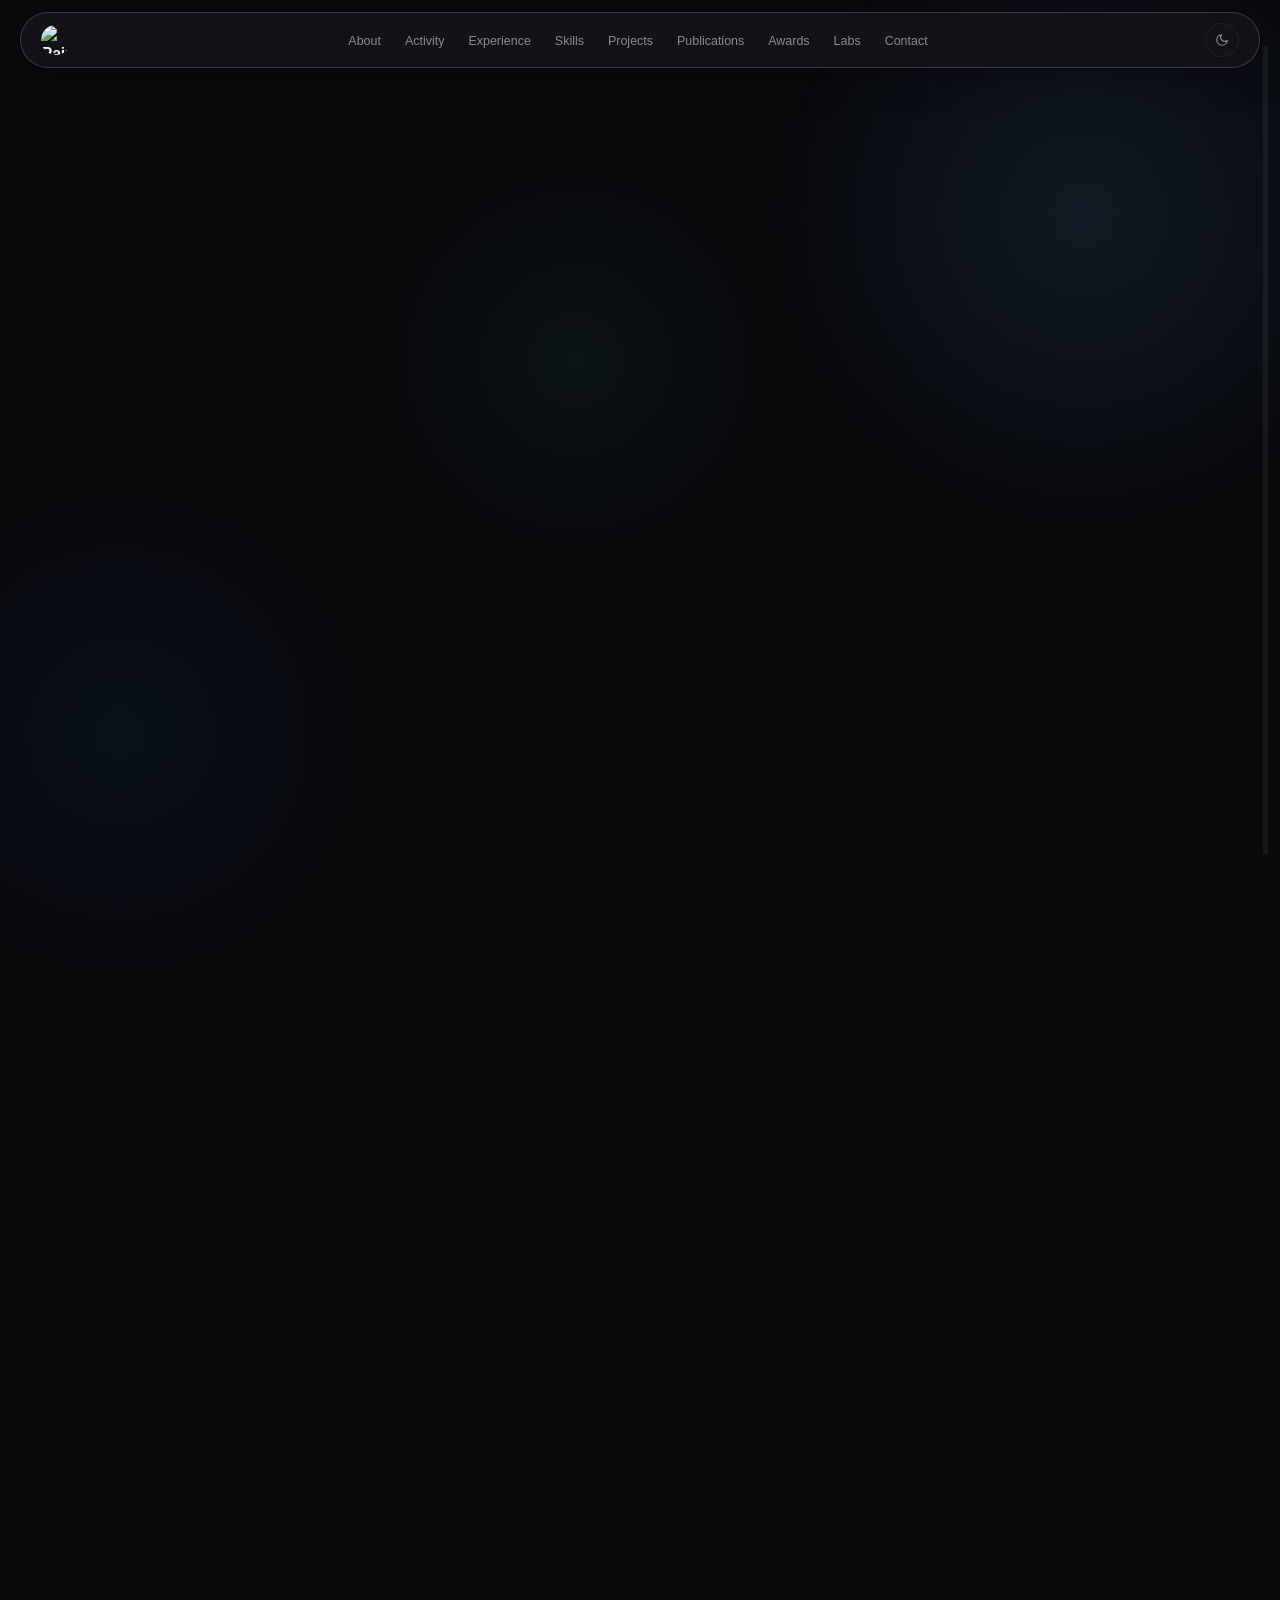
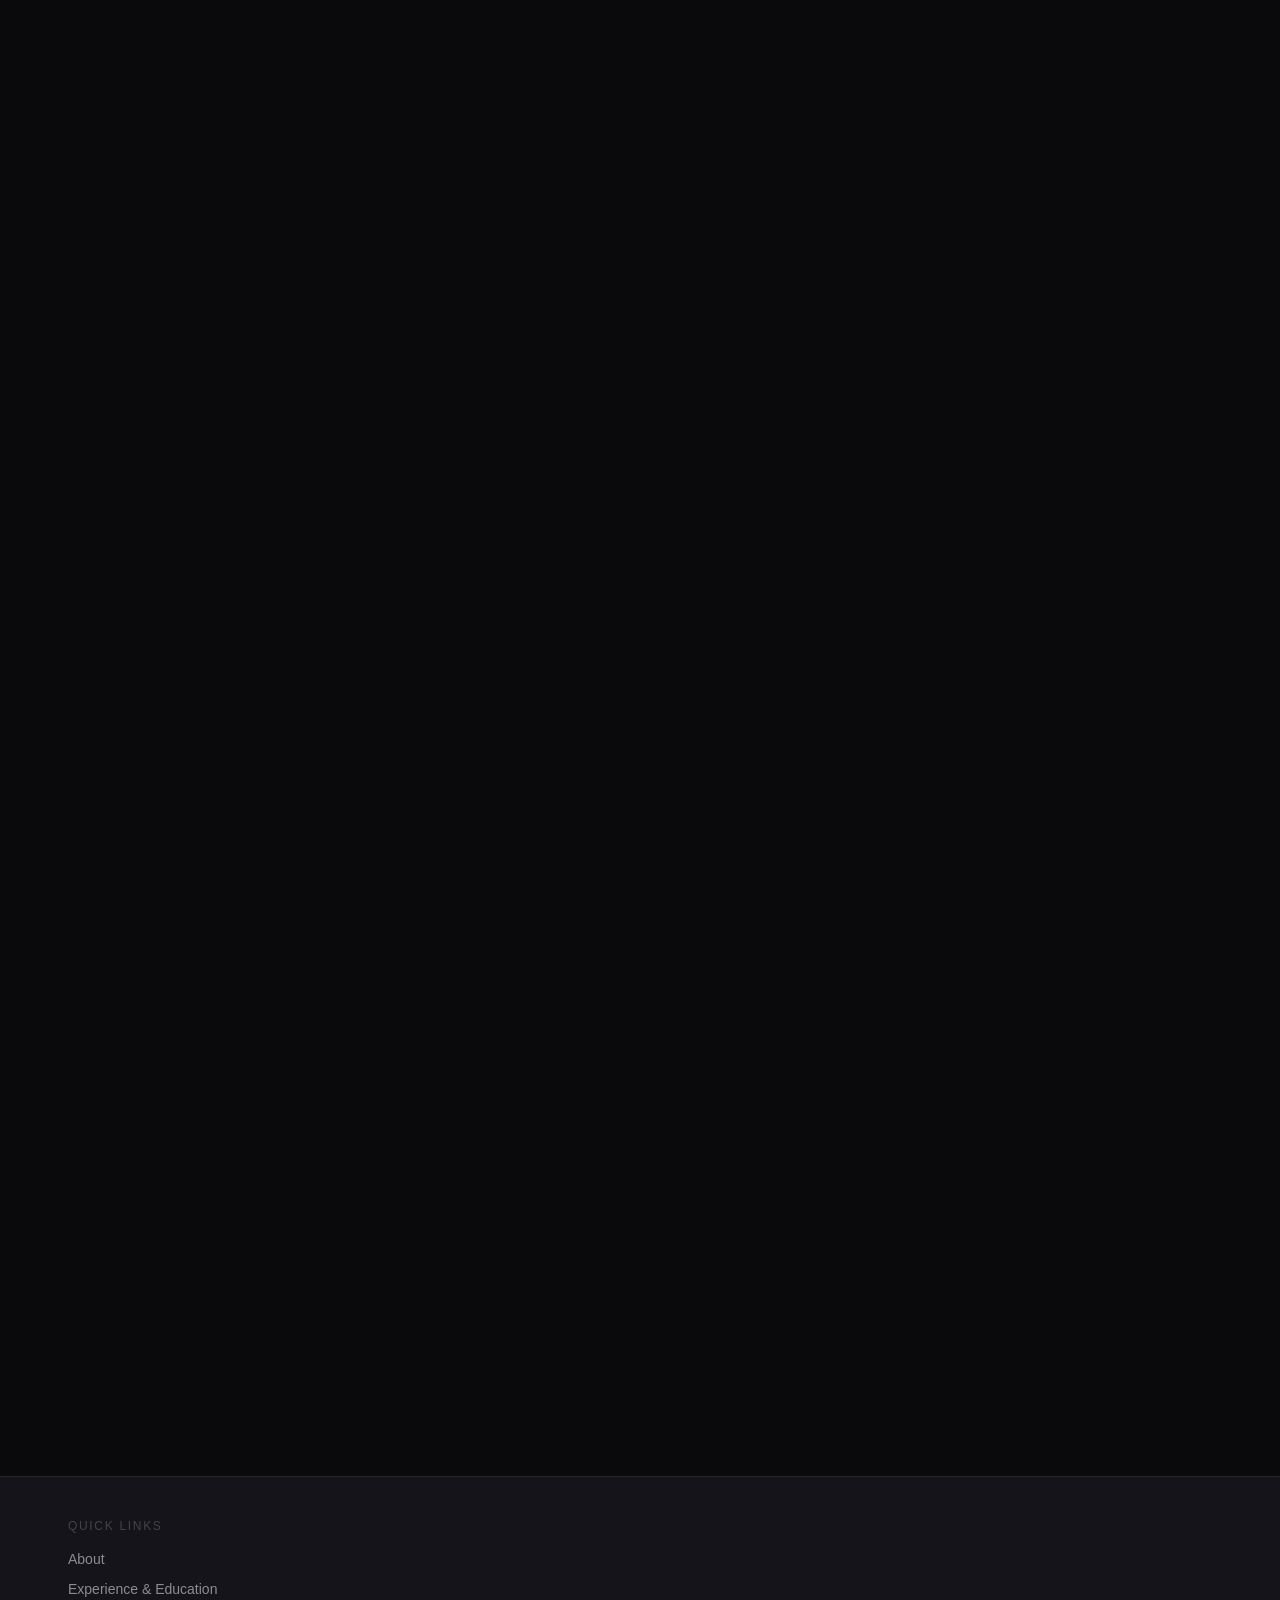
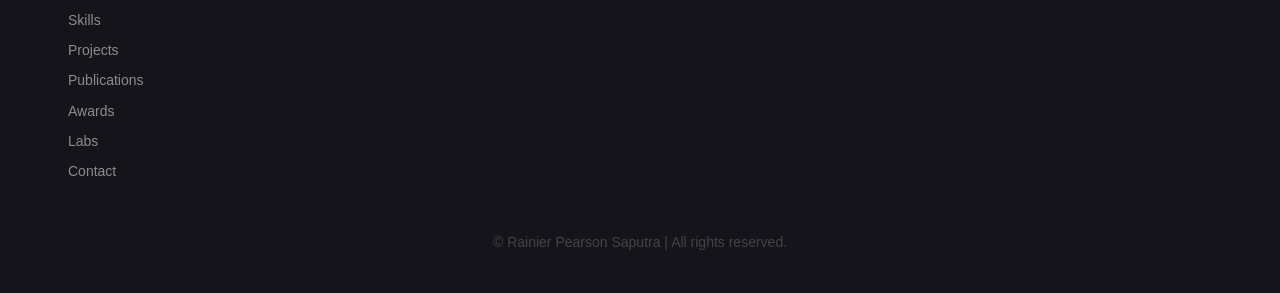
==== commit 0d834834: "Edited about section in main page" ====
--- a/index.html
+++ b/index.html
@@ -87,7 +87,7 @@
 
   <nav id="navbar" role="navigation" aria-label="Main navigation" data-mobile="true">
     <div class="nav-inner">
-      <a href="terminal.html" class="nav-logo" aria-label="Open Termnial">
+      <a href="terminal.html" class="nav-logo" aria-label="Open Terminal">
         <img class="logo logo-dark"
           src="https://raw.githubusercontent.com/Rainier-PS/rainier-ps.github.io/main/images/site/Rainier%20Logo-Primary.svg"
           alt="Rainier Logo" />
@@ -216,10 +216,11 @@
           <p class="section-sub">Student, builder, and relentless learner</p>
         </div>
         <div class="about-card reveal">
-          <p>I'm a high school student passionate about technology, science, and innovation. I enjoy creating projects
-            that solve real-world problems while constantly exploring new ideas and learning new skills, whether through
-            STEM competitions or personal projects. Feel free to check out <a href="projects.html"
-              class="inline-link">my projects</a>!</p>
+          <p>
+            Hi! I'm Rainier, a Grade 12 student from Indonesia interested in software engineering, electronics, and computer
+            science. I enjoy building projects to learn new technologies and challenge myself. Here you'll find some of <a href="projects.html" class="inline-link">my projects</a>,
+            competitions, and things I'm currently working on.
+          </p>
         </div>
       </div>
     </section>
@@ -290,7 +291,7 @@
               <h3>Experience</h3>
             </div>
             <ul class="exp-list">
-              <li><span class="exp-dot"></span><span>Garuda Hacks 7.0 Volunteer</span></li>
+              <li><span class="exp-dot"></span><span><a href="https://www.garudahacks.com/" target="_blank" rel="noopener" class="inline-link">Garuda Hacks 7.0</a> Volunteer</span></li>
               <li><span class="exp-dot"></span><span><a href="https://hackclub.com" target="_blank" rel="noopener"
                     class="inline-link">Hack Club</a> Member</span></li>
               <li><span class="exp-dot"></span><span>Club Leader — <a href="https://hackclubbss.github.io"
@@ -491,6 +492,15 @@
               </svg></span>
             <span class="contact-card-label">GitHub</span>
           </a>
+          <a href="https://www.linkedin.com/in/rainierps" target="_blank" rel="noopener" class="contact-card">
+            <span class="contact-card-icon"><svg viewBox="0 0 24 24" fill="none" stroke="currentColor"
+                stroke-width="1.75" stroke-linecap="round" stroke-linejoin="round" width="22" height="22">
+                <path d="M16 8a6 6 0 0 1 6 6v7h-4v-7a2 2 0 0 0-2-2 2 2 0 0 0-2 2v7h-4v-7a6 6 0 0 1 6-6z" />
+                <rect x="2" y="9" width="4" height="12" />
+                <circle cx="4" cy="4" r="2" />
+              </svg></span>
+            <span class="contact-card-label">LinkedIn</span>
+          </a>
           <a id="email-link" class="contact-card">
             <span class="contact-card-icon"><svg viewBox="0 0 24 24" fill="none" stroke="currentColor"
                 stroke-width="1.75" stroke-linecap="round" stroke-linejoin="round" width="22" height="22">
--- a/css/styles.css
+++ b/css/styles.css
@@ -73,7 +73,7 @@
   --contrib-4: #007BFF;
 }
 
-*,*::before,*::after { box-sizing: border-box; margin: 0; padding: 0; }
+*,*::before,*::after { box-sizing: border-box; margin: 0; padding: 0; -webkit-tap-highlight-color: transparent; }
 
 html {
   scrollbar-width: none;
@@ -786,7 +786,7 @@
 
 .sort-bar {
   display: flex;
-  justify-content: flex-end;
+  justify-content: flex-start;
   align-items: center;
   gap: 12px;
   margin-bottom: 2rem;
@@ -1053,6 +1053,170 @@
   border-color: rgba(255, 255, 255, 0.2);
 }
 
+.projects-grid {
+  display: grid;
+  grid-template-columns: repeat(auto-fill, minmax(300px, 1fr));
+  gap: 2rem;
+  padding-bottom: 20px;
+  align-items: stretch;
+}
+
+.projects-grid .proj-card {
+  height: 100%;
+}
+
+.projects-grid .proj-card img {
+  width: 100%;
+  height: 200px;
+  object-fit: cover;
+  flex-shrink: 0;
+  cursor: zoom-in;
+}
+
+.awards-grid {
+  display: grid;
+  grid-template-columns: repeat(auto-fill, minmax(280px, 1fr));
+  gap: 2rem;
+  padding-bottom: 20px;
+  align-items: stretch;
+}
+
+.awards-grid .award-card {
+  height: 100%;
+}
+
+.awards-grid .award-card img {
+  width: 100%;
+  height: 200px;
+  object-fit: cover;
+  flex-shrink: 0;
+  cursor: zoom-in;
+  background-color: var(--tag-bg);
+}
+
+.awards-grid .award-card.no-image img {
+  display: none;
+}
+
+.loader {
+  grid-column: 1 / -1;
+  text-align: center;
+  font-size: 1.2rem;
+  color: var(--text-muted);
+  padding: 3rem;
+}
+
+.pub-grid {
+  display: grid;
+  grid-template-columns: repeat(auto-fill, minmax(300px, 1fr));
+  gap: 2rem;
+  padding-bottom: 60px;
+}
+
+.pub-card {
+  background: var(--card-bg);
+  border: 1px solid var(--border);
+  border-radius: 16px;
+  padding: 24px;
+  display: flex;
+  flex-direction: column;
+  height: 100%;
+  transition: border-color 0.3s, background 0.3s, transform 0.3s;
+}
+
+.pub-card:hover {
+  border-color: var(--border-hover);
+  transform: translateY(-5px);
+  background: var(--card-hover);
+}
+
+.pub-icon-wrapper {
+  display: inline-flex;
+  align-items: center;
+  justify-content: center;
+  width: 44px;
+  height: 44px;
+  border-radius: 12px;
+  border: 1px solid var(--border);
+  background: var(--tag-bg);
+  color: var(--sb-thumb-start);
+  margin-bottom: 16px;
+}
+
+.pub-icon-wrapper svg {
+  width: 20px;
+  height: 20px;
+}
+
+.pub-card h3 {
+  font-family: var(--font-display);
+  font-size: 1.15rem;
+  font-weight: 600;
+  margin-bottom: 10px;
+  color: var(--text);
+}
+
+.pub-card p {
+  font-size: 0.9rem;
+  color: var(--text-muted);
+  line-height: 1.6;
+  margin-bottom: 16px;
+  flex-grow: 1;
+}
+
+.pub-tags {
+  display: flex;
+  flex-wrap: wrap;
+  gap: 6px;
+  margin-bottom: 18px;
+}
+
+.pub-tag {
+  font-size: 0.68rem;
+  font-weight: 500;
+  letter-spacing: 0.05em;
+  text-transform: uppercase;
+  color: var(--text-faint);
+  background: var(--tag-bg);
+  padding: 3px 9px;
+  border-radius: 99px;
+  border: 1px solid var(--border);
+}
+
+.pub-btn {
+  display: inline-flex;
+  align-items: center;
+  justify-content: center;
+  gap: 6px;
+  font-size: 0.78rem;
+  font-weight: 600;
+  padding: 8px 16px;
+  border-radius: 8px;
+  background: var(--sb-thumb-start);
+  color: #fff;
+  text-decoration: none;
+  transition: background 0.2s, transform 0.2s;
+  width: fit-content;
+  margin-top: auto;
+}
+
+.pub-btn:hover {
+  background: var(--sb-thumb-mid);
+  transform: translateY(-2px);
+  color: #fff;
+}
+
+.pub-btn svg {
+  width: 14px;
+  height: 14px;
+}
+
+@media (max-width: 768px) {
+  .projects-grid { grid-template-columns: 1fr; }
+  .awards-grid { grid-template-columns: 1fr; }
+  .pub-grid { grid-template-columns: 1fr; }
+}
+
 @media (prefers-reduced-motion: reduce) {
   *, *::before, *::after {
     animation-duration: 0.01ms !important;
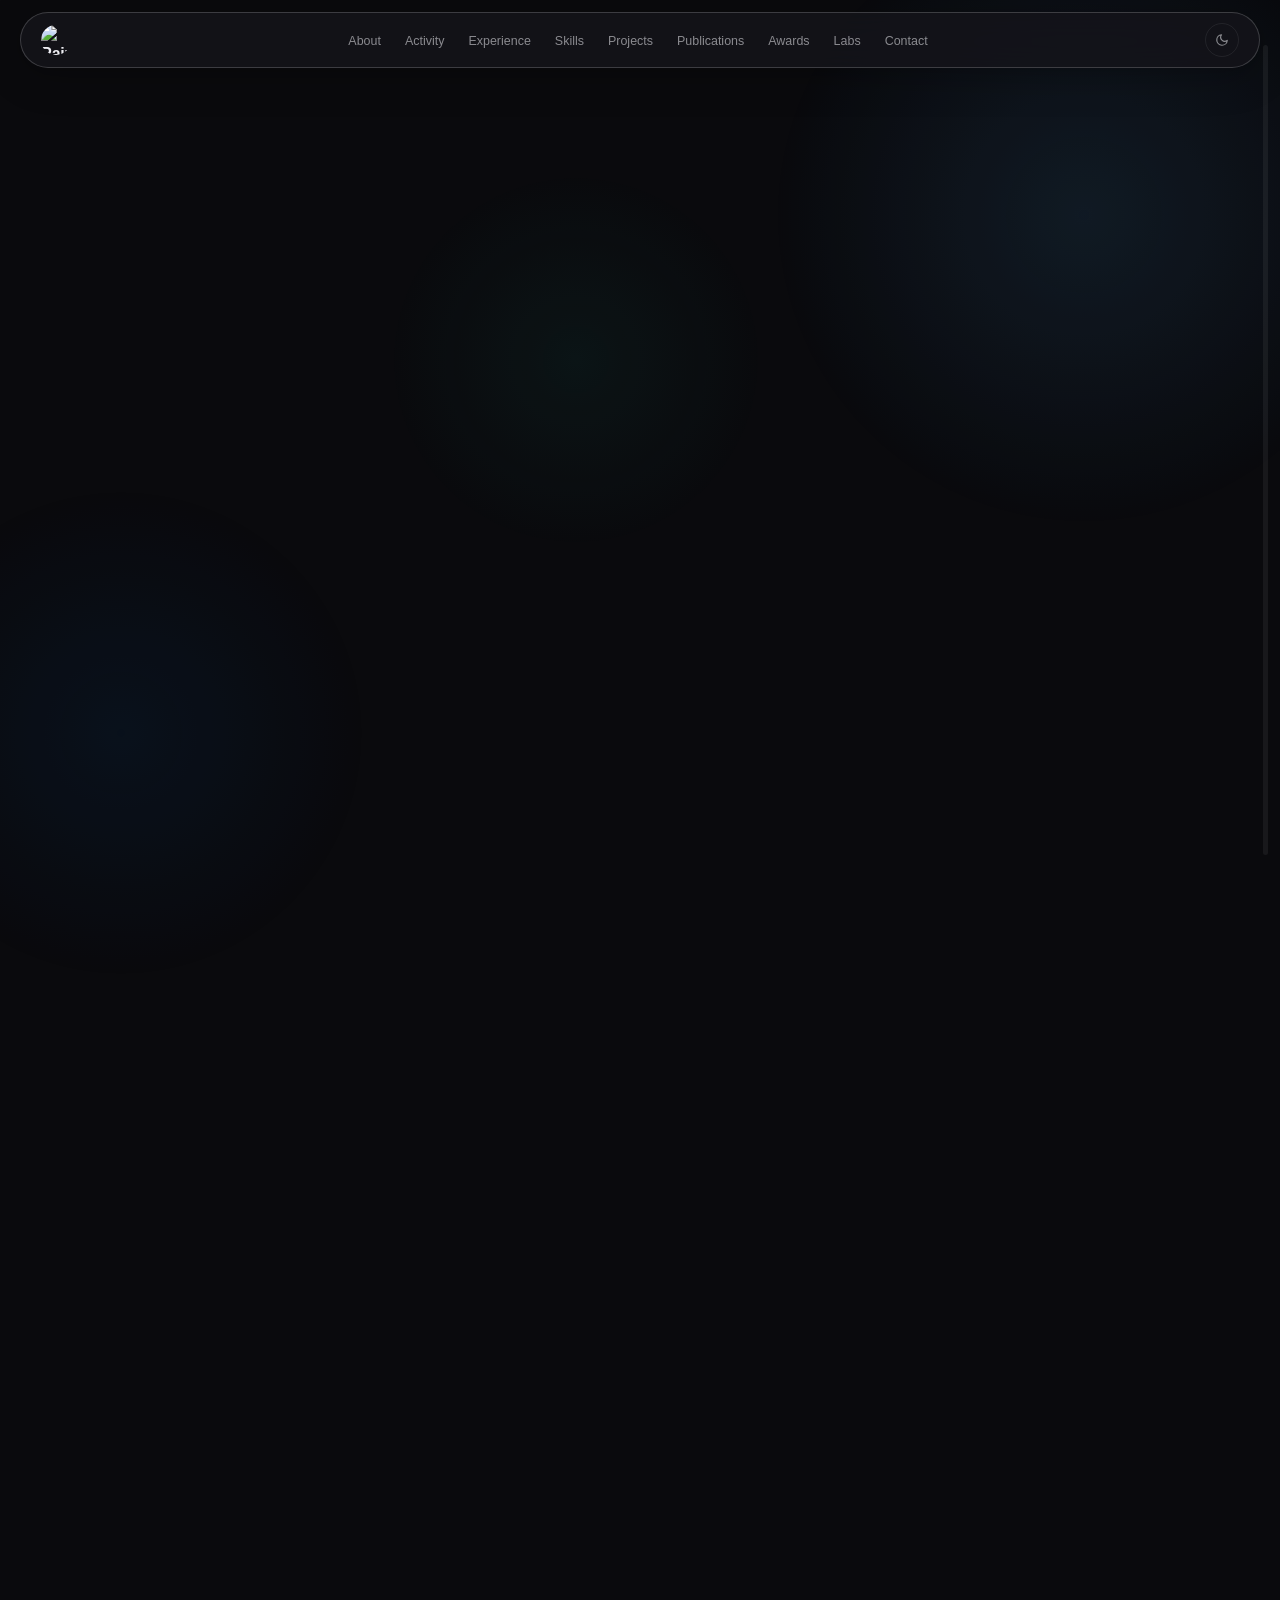
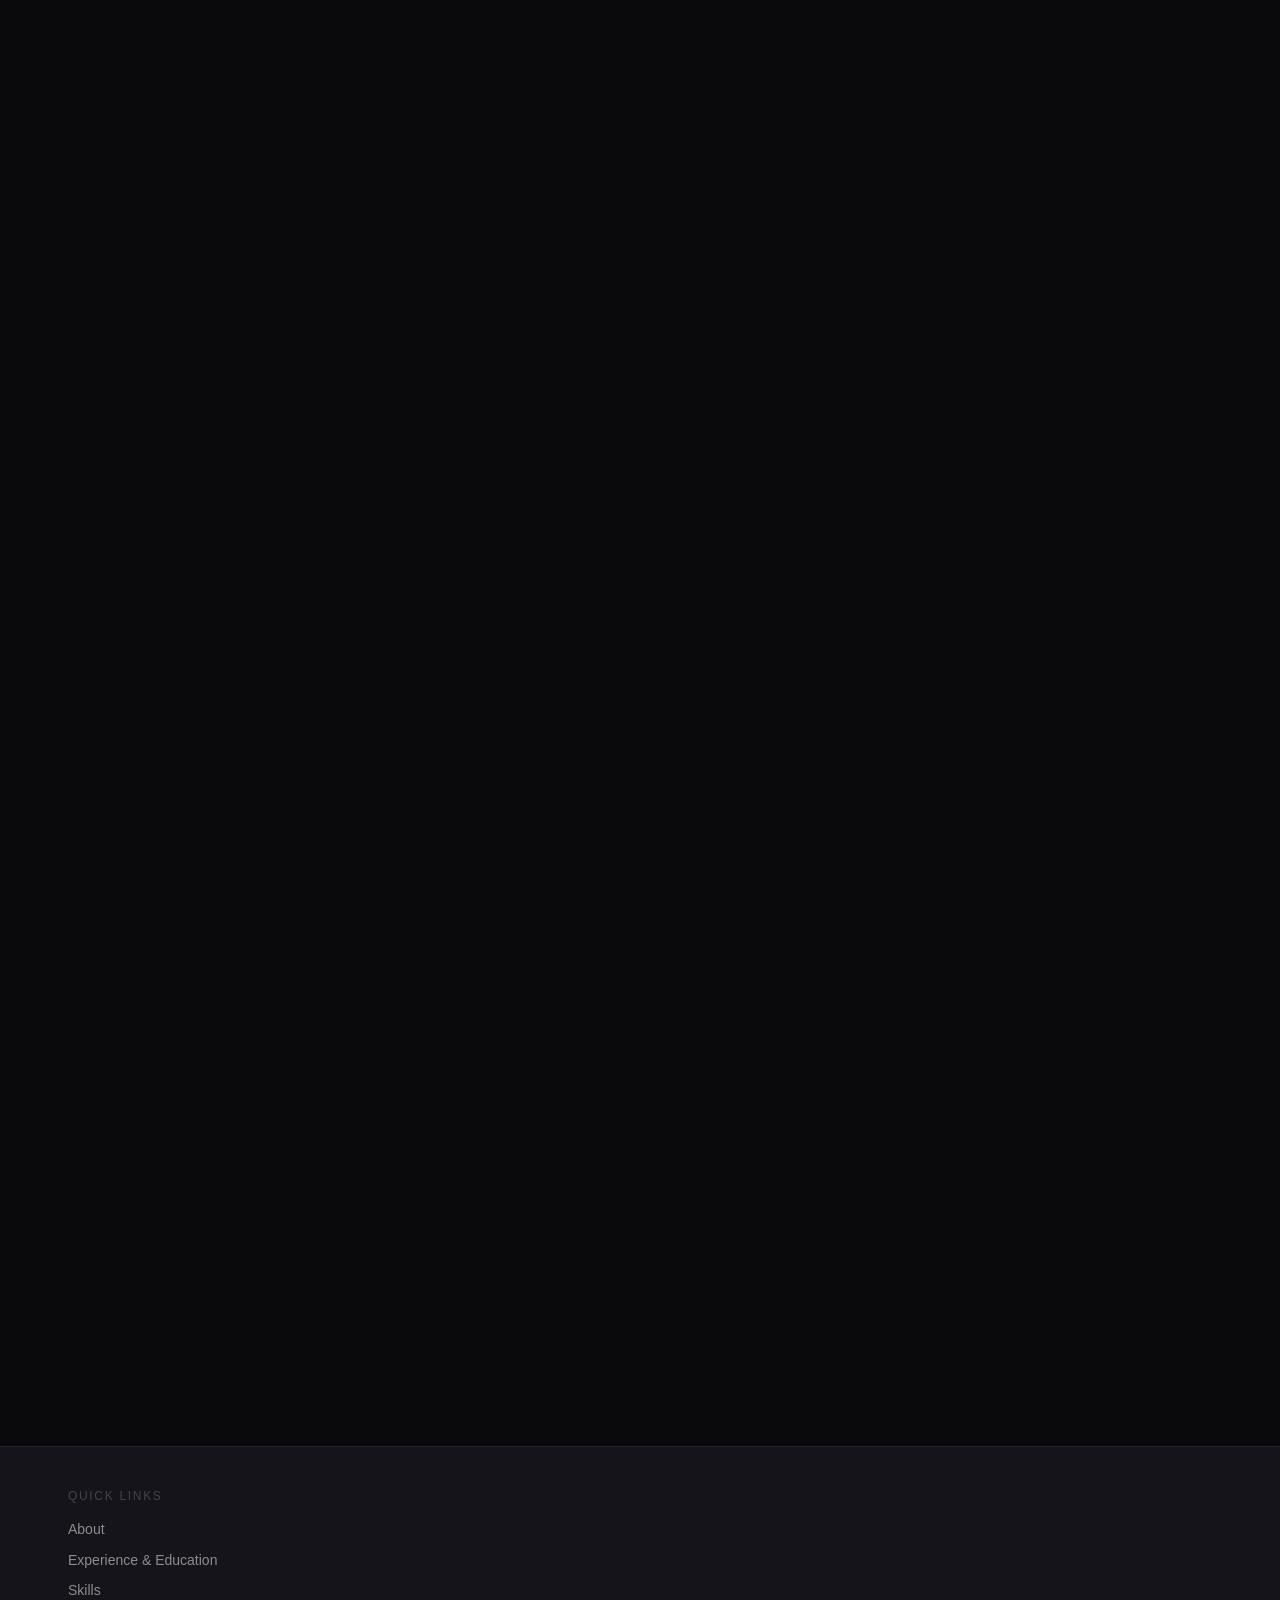
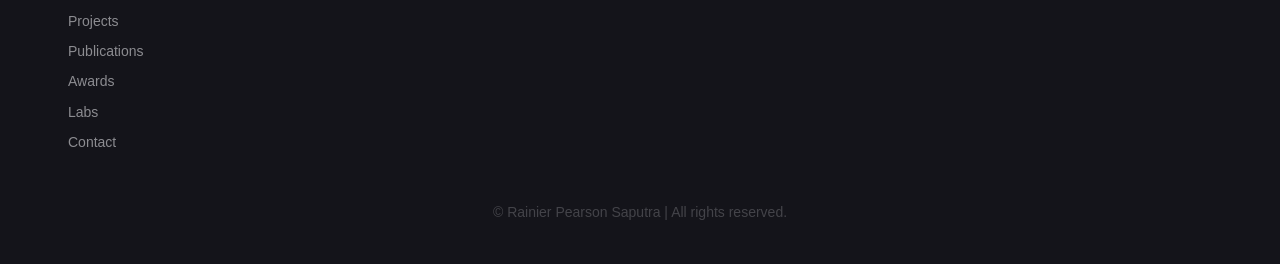
==== commit 427f7f4e: "Updated info on index.html" ====
--- a/index.html
+++ b/index.html
@@ -217,7 +217,7 @@
         </div>
         <div class="about-card reveal">
           <p>
-            Hi! I'm Rainier, a Grade 12 student from Indonesia interested in software engineering, electronics, and computer
+            Hi! I'm Rainier, a Grade 12 student from Indonesia interested in engineering, electronics, and computer
             science. I enjoy building projects to learn new technologies and challenge myself. Here you'll find some of <a href="projects.html" class="inline-link">my projects</a>,
             competitions, and things I'm currently working on.
           </p>
@@ -291,7 +291,7 @@
               <h3>Experience</h3>
             </div>
             <ul class="exp-list">
-              <li><span class="exp-dot"></span><span><a href="https://www.garudahacks.com/" target="_blank" rel="noopener" class="inline-link">Garuda Hacks 7.0</a> Volunteer</span></li>
+              <li><span class="exp-dot"></span><span><a href="https://www.garudahacks.com/" target="_blank" rel="noopener" class="inline-link">Garuda Hacks 7.0</a> Committee</span></li>
               <li><span class="exp-dot"></span><span><a href="https://hackclub.com" target="_blank" rel="noopener"
                     class="inline-link">Hack Club</a> Member</span></li>
               <li><span class="exp-dot"></span><span>Club Leader — <a href="https://hackclubbss.github.io"
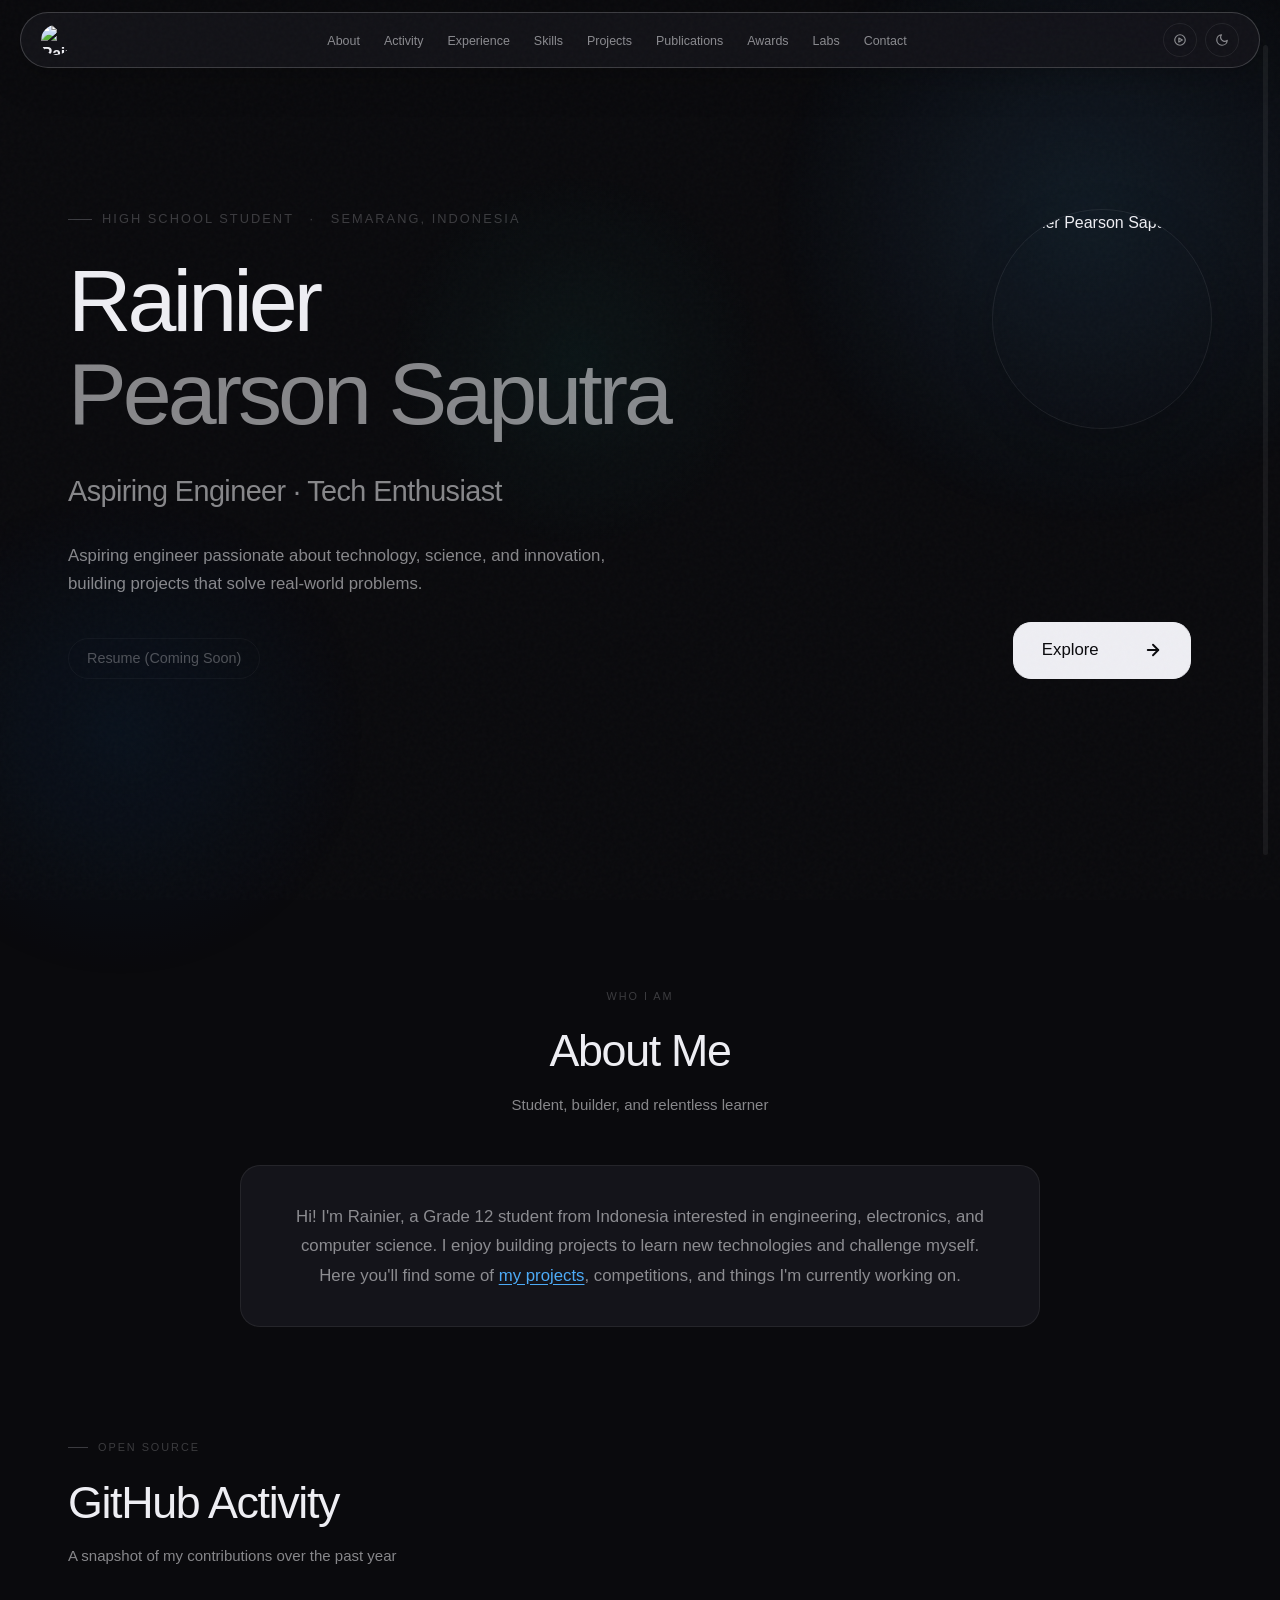
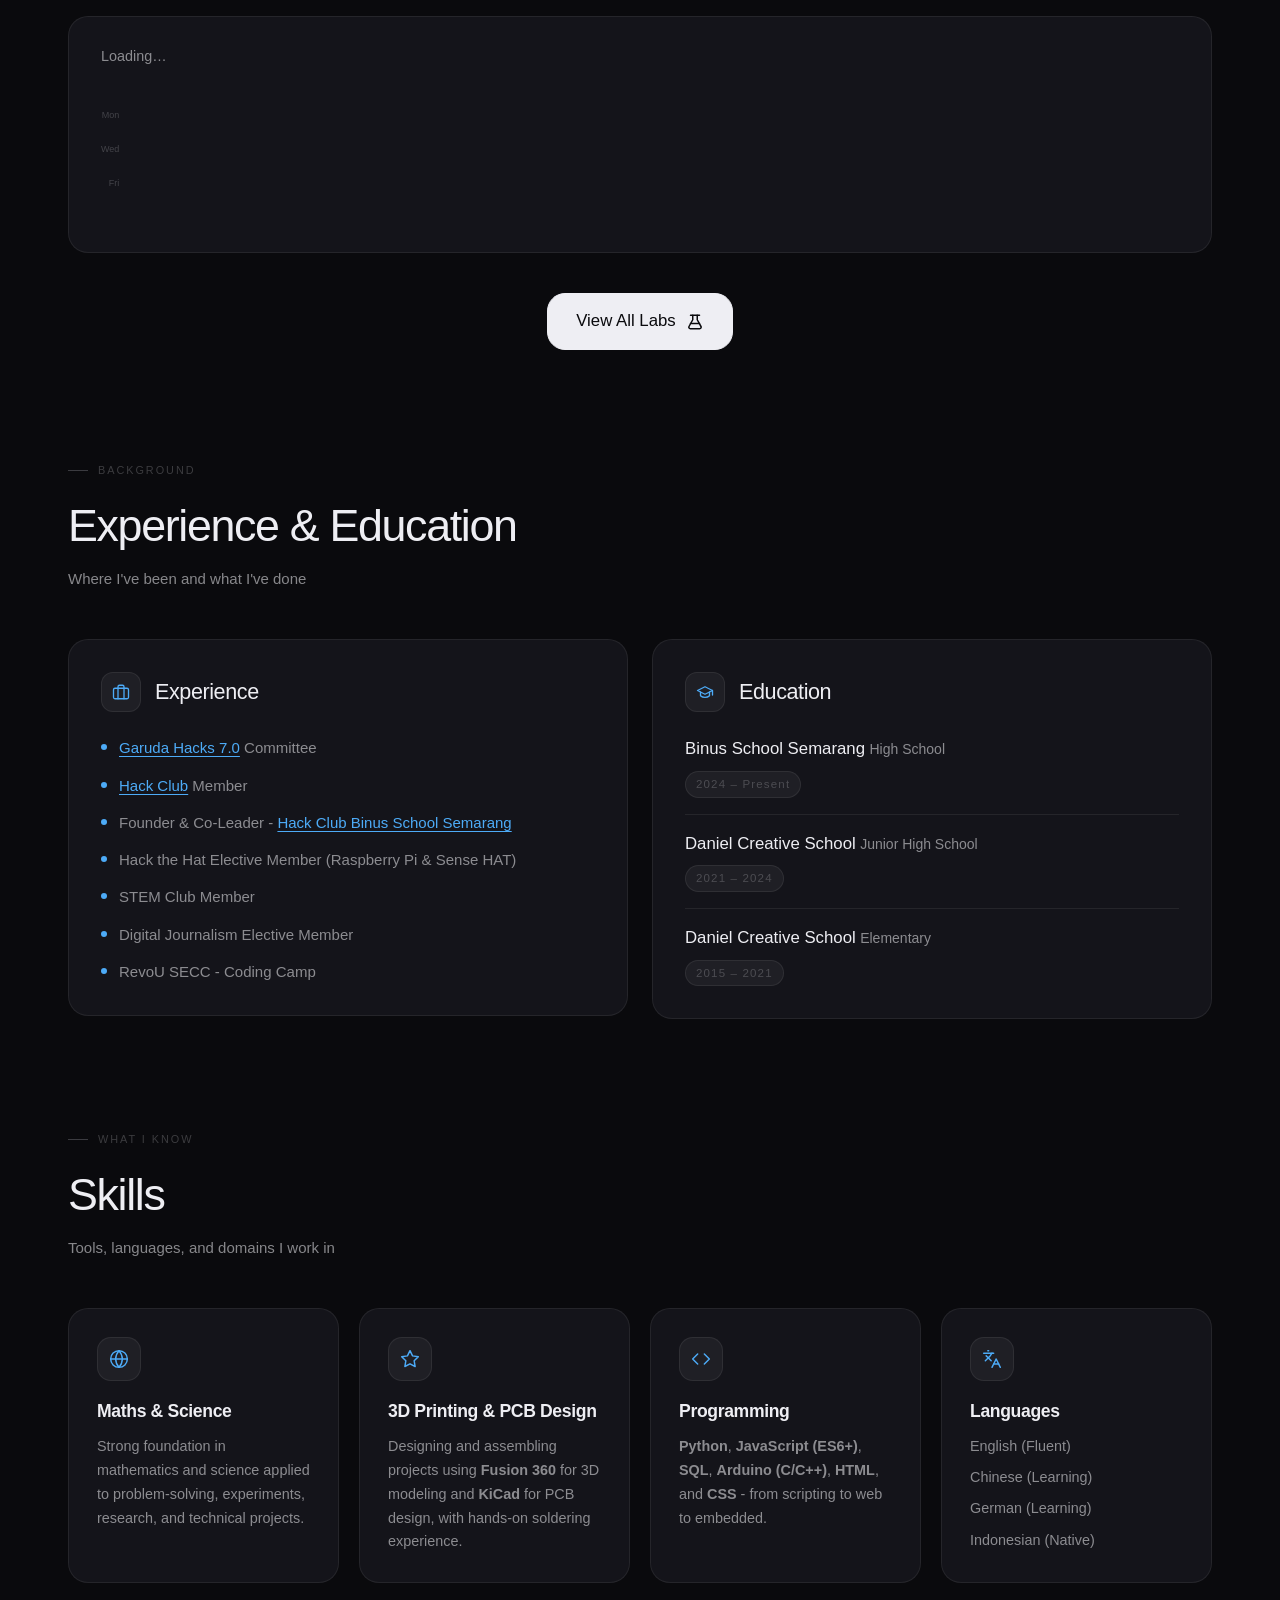
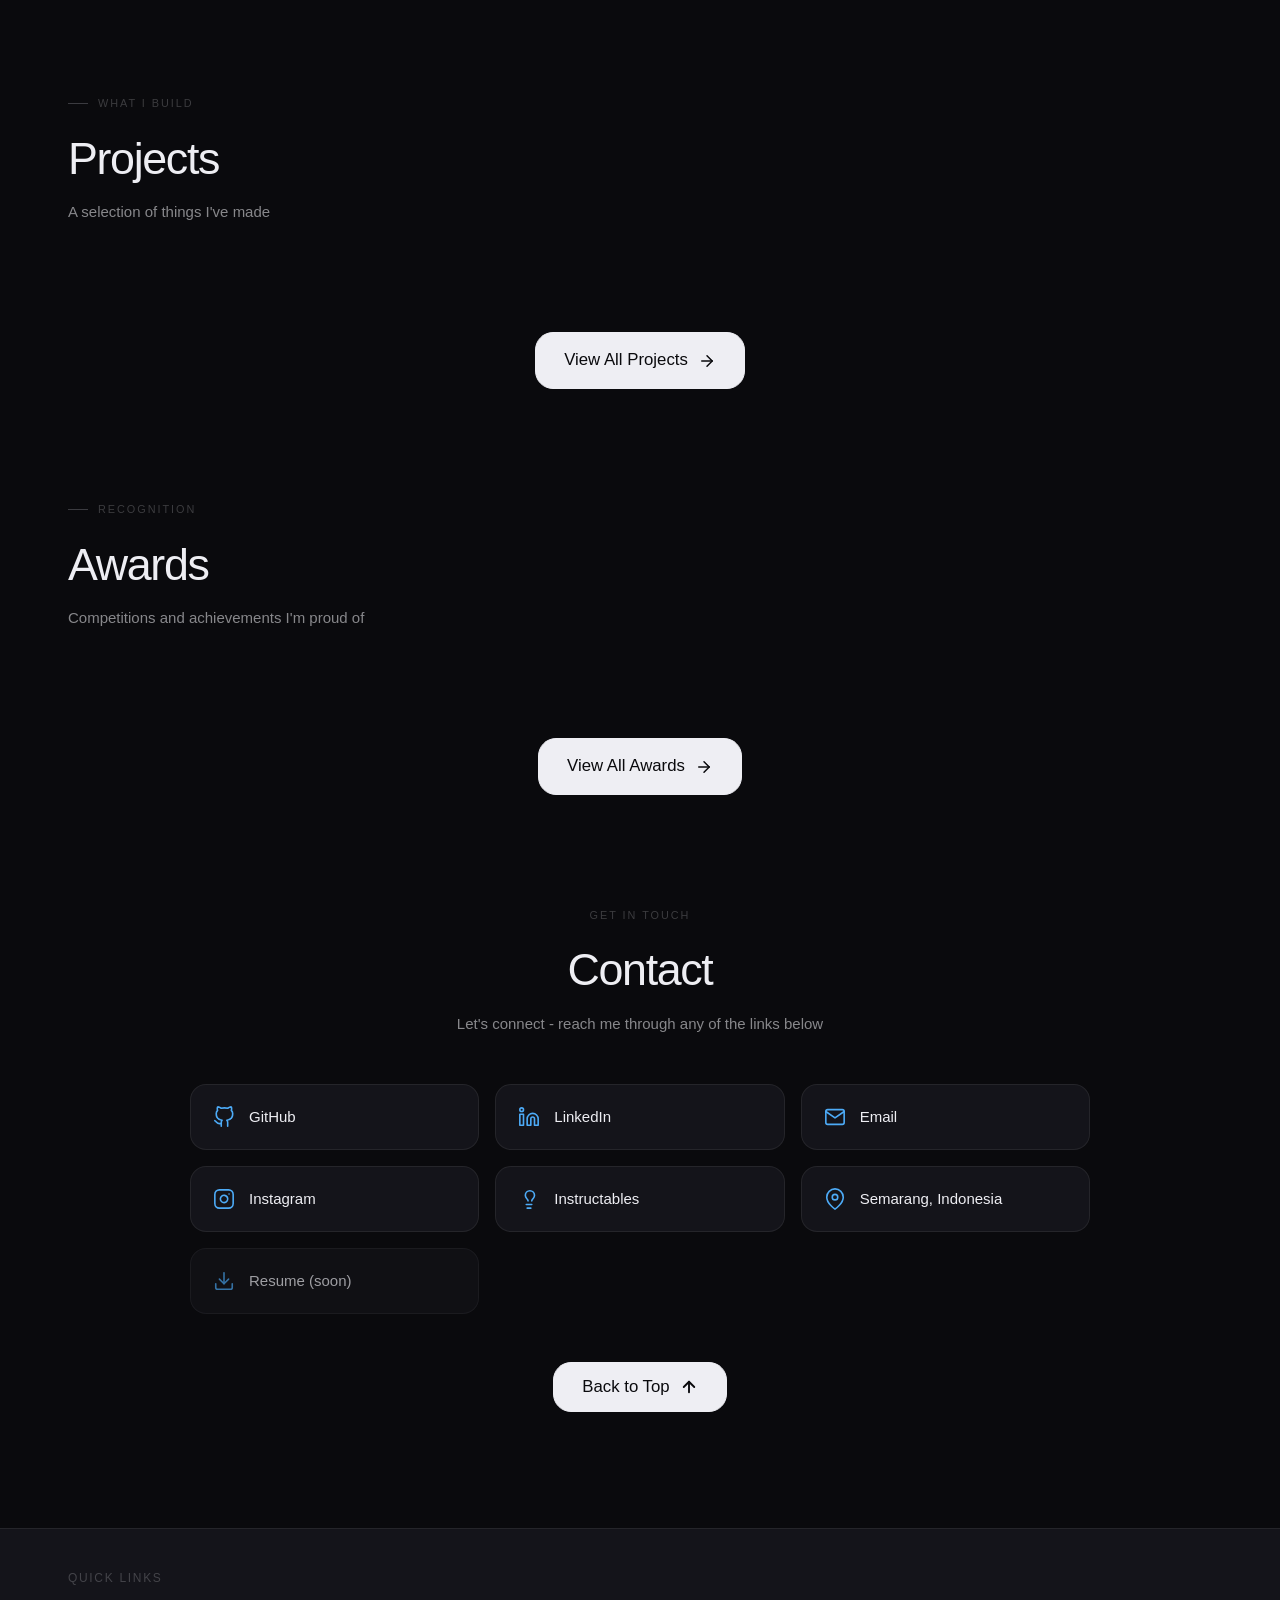
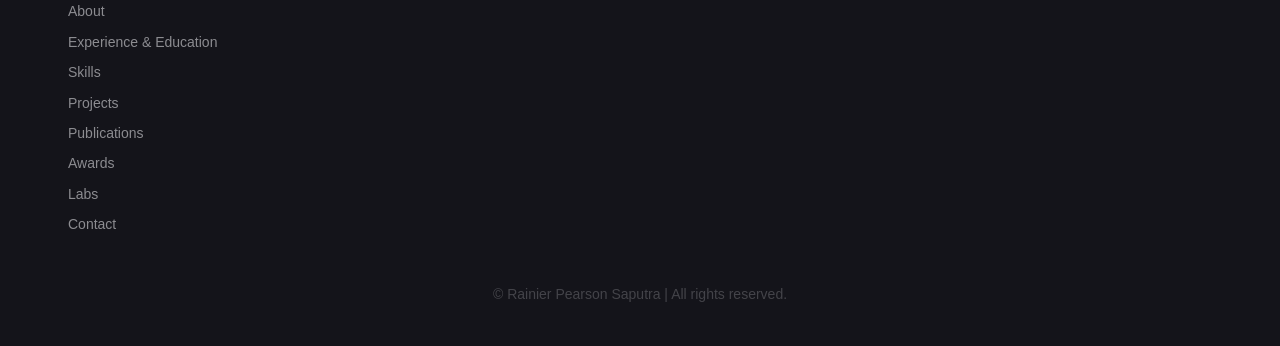
==== commit 828bb2c8: "Fixed broken animation and improved terminal" ====
--- a/index.html
+++ b/index.html
@@ -8,7 +8,7 @@
 
   <meta name="author" content="Rainier Pearson Saputra">
   <meta name="description"
-    content="Portfolio of Rainier Pearson Saputra — student, aspiring engineer, and tech enthusiast." />
+    content="Portfolio of Rainier Pearson Saputra, student, aspiring engineer, and tech enthusiast." />
   <link rel="canonical" href="https://rainier-ps.github.io/" />
 
   <meta property="og:title" content="Rainier Pearson Saputra" />
@@ -38,7 +38,7 @@
     content="https://raw.githubusercontent.com/Rainier-PS/rainier-ps.github.io/main/images/site/Rainier%20Pearson%20Saputra-Avatar.jpg" />
 
   <meta name="google-site-verification" content="KclOAJlsOojPDo-nzZw4U5gCyo-2dL3ZP09HrbI7NYk" />
-  <meta http-equiv="Content-Security-Policy" content="default-src 'self'; script-src 'self' https://cdnjs.cloudflare.com https://unpkg.com; style-src 'self' https://fonts.googleapis.com https://cdnjs.cloudflare.com; font-src 'self' https://fonts.gstatic.com; img-src 'self' https://raw.githubusercontent.com; connect-src 'self' https://raw.githubusercontent.com https://github-contributions-api.jogruber.de; base-uri 'self'; form-action 'self'" />
+  <meta http-equiv="Content-Security-Policy" content="default-src 'self'; script-src 'self' https://cdnjs.cloudflare.com https://unpkg.com; style-src 'self' https://fonts.googleapis.com https://cdnjs.cloudflare.com; font-src 'self' https://fonts.gstatic.com; img-src 'self' https://raw.githubusercontent.com data:; connect-src 'self' https://raw.githubusercontent.com https://github-contributions-api.jogruber.de; base-uri 'self'; form-action 'self'" />
 
   <script type="application/ld+json">
   {
@@ -60,10 +60,8 @@
     href="https://fonts.googleapis.com/css2?family=DM+Sans:ital,opsz,wght@0,9..40,200;0,9..40,300;0,9..40,400;0,9..40,500;0,9..40,600;1,9..40,300&family=Space+Grotesk:wght@300;400;500;600;700&display=swap"
     rel="stylesheet" />
 
-  <script src="https://cdnjs.cloudflare.com/ajax/libs/gsap/3.12.5/gsap.min.js"></script>
-  <script src="https://cdnjs.cloudflare.com/ajax/libs/gsap/3.12.5/ScrollTrigger.min.js"></script>
-  <script src="https://cdnjs.cloudflare.com/ajax/libs/gsap/3.12.5/ScrollToPlugin.min.js"></script>
-  <script src="https://unpkg.com/lucide@0.562.0" defer></script>
+  <script src="https://cdnjs.cloudflare.com/ajax/libs/gsap/3.12.5/gsap.min.js" integrity="sha384-g4NTh/Iv5PPU4xPyhEWqPcwtNXOvdaDI8LLnyYfyNZOjKJeYQyjzQ9X5275eBjpt" crossorigin="anonymous"></script>
+  <script src="https://cdnjs.cloudflare.com/ajax/libs/gsap/3.12.5/ScrollTrigger.min.js" integrity="sha384-Z3REaz79l2IaAZqJsSABtTbhjgOUYyV3p90XNnAPCSHg3EMTz1fouunq9WZRtj3d" crossorigin="anonymous"></script>
 
   <link rel="stylesheet" href="css/styles.css">
 </head>
@@ -88,10 +86,10 @@
   <nav id="navbar" role="navigation" aria-label="Main navigation" data-mobile="true">
     <div class="nav-inner">
       <a href="terminal.html" class="nav-logo" aria-label="Open Terminal">
-        <img class="logo logo-dark"
+        <img class="logo logo-dark" width="30" height="30"
           src="https://raw.githubusercontent.com/Rainier-PS/rainier-ps.github.io/main/images/site/Rainier%20Logo-Primary.svg"
           alt="Rainier Logo" />
-        <img class="logo logo-light"
+        <img class="logo logo-light" width="30" height="30"
           src="https://raw.githubusercontent.com/Rainier-PS/rainier-ps.github.io/main/images/site/Rainier%20Logo-Reversed.svg"
           alt="Rainier Logo" />
       </a>
@@ -107,6 +105,19 @@
         <li><a href="#contact">Contact</a></li>
       </ul>
       <div class="nav-right">
+        <button class="theme-toggle motion-toggle" id="motionToggle" aria-label="Toggle animations" aria-pressed="true">
+          <svg class="icon-motion-on" viewBox="0 0 24 24" fill="none" stroke="currentColor" stroke-width="2"
+            stroke-linecap="round" stroke-linejoin="round" aria-hidden="true">
+            <circle cx="12" cy="12" r="9" />
+            <path d="M10 8.5l6 3.5-6 3.5z" />
+          </svg>
+          <svg class="icon-motion-off" viewBox="0 0 24 24" fill="none" stroke="currentColor" stroke-width="2"
+            stroke-linecap="round" stroke-linejoin="round" aria-hidden="true">
+            <circle cx="12" cy="12" r="9" />
+            <line x1="10" y1="9" x2="10" y2="15" />
+            <line x1="14" y1="9" x2="14" y2="15" />
+          </svg>
+        </button>
         <button class="theme-toggle" id="themeToggle" aria-label="Toggle theme">
           <svg class="icon-moon" viewBox="0 0 24 24" fill="none" stroke="currentColor" stroke-width="2"
             stroke-linecap="round" stroke-linejoin="round" aria-hidden="true">
@@ -150,9 +161,9 @@
               real-world problems.
             </p>
             <div class="hero-links" id="heroLinks">
-              <button class="cta-btn btn-disabled" disabled aria-disabled="true" tabindex="-1" title="Resume coming soon">
+              <a class="cta-btn btn-disabled" id="heroResume" title="Resume coming soon">
                 <span>Resume (Coming Soon)</span>
-              </button>
+              </a>
               <a class="cta-btn cta-explore desktop-hidden" href="#about">
                 <span class="cta-text-wrap">
                   <span class="cta-text-default">Explore</span>
@@ -294,13 +305,13 @@
               <li><span class="exp-dot"></span><span><a href="https://www.garudahacks.com/" target="_blank" rel="noopener" class="inline-link">Garuda Hacks 7.0</a> Committee</span></li>
               <li><span class="exp-dot"></span><span><a href="https://hackclub.com" target="_blank" rel="noopener"
                     class="inline-link">Hack Club</a> Member</span></li>
-              <li><span class="exp-dot"></span><span>Club Leader — <a href="https://hackclubbss.github.io"
+              <li><span class="exp-dot"></span><span>Founder & Co-Leader - <a href="https://hackclubbss.github.io"
                     target="_blank" rel="noopener" class="inline-link">Hack Club Binus School Semarang</a></span></li>
               <li><span class="exp-dot"></span><span>Hack the Hat Elective Member (Raspberry Pi &amp; Sense HAT)</span>
               </li>
               <li><span class="exp-dot"></span><span>STEM Club Member</span></li>
               <li><span class="exp-dot"></span><span>Digital Journalism Elective Member</span></li>
-              <li><span class="exp-dot"></span><span>RevoU SECC — Coding Camp</span></li>
+              <li><span class="exp-dot"></span><span>RevoU SECC - Coding Camp</span></li>
             </ul>
           </div>
           <div class="exp-edu-card">
@@ -392,7 +403,7 @@
             </div>
             <h3>Programming</h3>
             <p><strong>Python</strong>, <strong>JavaScript (ES6+)</strong>, <strong>SQL</strong>, <strong>Arduino
-                (C/C++)</strong>, <strong>HTML</strong>, and <strong>CSS</strong> — from scripting to web to embedded.
+                (C/C++)</strong>, <strong>HTML</strong>, and <strong>CSS</strong> - from scripting to web to embedded.
             </p>
           </div>
           <div class="skill-card">
@@ -427,7 +438,7 @@
           <p class="section-sub">A selection of things I've made</p>
         </div>
 
-        <div class="carousel" data-carousel aria-label="Projects carousel">
+        <div class="carousel" data-carousel role="group" aria-roledescription="carousel" tabindex="0" aria-label="Projects carousel">
           <div class="carousel-track" id="projects-grid" aria-live="polite"></div>
           <div class="carousel-dots-outer">
             <div class="carousel-dots" aria-label="Project slide pagination"></div>
@@ -455,7 +466,7 @@
           <p class="section-sub">Competitions and achievements I'm proud of</p>
         </div>
 
-        <div class="carousel" data-carousel aria-label="Awards carousel">
+        <div class="carousel" data-carousel role="group" aria-roledescription="carousel" tabindex="0" aria-label="Awards carousel">
           <div class="carousel-track" id="awards-grid" aria-live="polite"></div>
           <div class="carousel-dots-outer">
             <div class="carousel-dots" aria-label="Award slide pagination"></div>
@@ -480,7 +491,7 @@
         <div class="section-header reveal">
           <p class="section-label">Get In Touch</p>
           <h2 class="section-title" id="contactHeading">Contact</h2>
-          <p class="section-sub">Let's connect — reach me through any of the links below</p>
+          <p class="section-sub">Let's connect - reach me through any of the links below</p>
         </div>
 
         <div class="contact-grid reveal">
@@ -538,6 +549,15 @@
               </svg></span>
             <span class="contact-card-label">Semarang, Indonesia</span>
           </a>
+          <div class="contact-card resume-card" id="resumeLink" data-state="soon">
+            <span class="contact-card-icon"><svg viewBox="0 0 24 24" fill="none" stroke="currentColor"
+                stroke-width="1.75" stroke-linecap="round" stroke-linejoin="round" width="22" height="22">
+                <path d="M21 15v4a2 2 0 0 1-2 2H5a2 2 0 0 1-2-2v-4" />
+                <polyline points="7 10 12 15 17 10" />
+                <line x1="12" y1="15" x2="12" y2="3" />
+              </svg></span>
+            <span class="contact-card-label">Resume (soon)</span>
+          </div>
         </div>
 
         <div class="back-to-top-wrap reveal">
@@ -578,7 +598,7 @@
 
   <div id="imageLightbox" class="image-lightbox">
     <div class="image-lightbox-content">
-      <img id="lightboxImg" src="" alt="Preview">
+      <img id="lightboxImg" alt="Preview">
       <div class="image-lightbox-buttons">
         <button id="closeLightbox">Close</button>
         <button id="openInNewTab">Open in New Tab</button>
--- a/css/styles.css
+++ b/css/styles.css
@@ -229,7 +229,7 @@
   transition: opacity 0.2s;
 }
 .nav-logo:hover { opacity: 0.65; color: var(--text); }
-.nav-logo .logo { width: 30px; height: 30px; border-radius: 50%; object-fit: cover; }
+.nav-logo .logo { width: 30px; height: 30px; aspect-ratio: 1; flex-shrink: 0; border-radius: 50%; object-fit: cover; }
 .nav-logo .logo-dark { display: none; }
 .nav-logo .logo-light { display: block; }
 [data-theme="dark"] .nav-logo .logo-dark { display: block; }
@@ -256,7 +256,62 @@
 [data-theme="light"] .icon-sun { display: block; }
 [data-theme="light"] .icon-moon { display: none; }
 
-.nav-menu-btn { display: none; flex-direction: column; gap: 5px; width: 28px; padding: 4px; }
+.motion-toggle .icon-motion-on,
+.motion-toggle .icon-motion-off { display: none; }
+[data-motion="on"] .motion-toggle .icon-motion-on,
+[data-motion="off"] .motion-toggle .icon-motion-off { display: block; }
+
+.resume-card[data-state="soon"] { opacity: 0.65; cursor: default; pointer-events: none; }
+.cta-btn:not([href]):not(button) { cursor: default; pointer-events: none; }
+
+.settings-overlay {
+  position: fixed; inset: 0; z-index: 100000;
+  background: rgba(0, 0, 0, 0.45);
+  display: flex; align-items: center; justify-content: center;
+  padding: 20px;
+}
+.settings-overlay[hidden] { display: none; }
+.settings-panel {
+  width: min(360px, 100%);
+  background: var(--surface); color: var(--text);
+  border: 1px solid var(--border); border-radius: 16px;
+  padding: 20px; box-shadow: 0 20px 60px rgba(0, 0, 0, 0.35);
+}
+.settings-head { display: flex; align-items: center; justify-content: space-between; margin-bottom: 12px; }
+.settings-title { font-size: 1rem; margin: 0; font-weight: 600; }
+.settings-close {
+  width: 30px; height: 30px; border: 1px solid var(--border); background: none;
+  color: var(--text-muted); border-radius: 99px;
+  display: flex; align-items: center; justify-content: center; cursor: pointer;
+  transition: border-color 0.2s, color 0.2s;
+}
+.settings-close:hover { border-color: var(--border-hover); color: var(--text); }
+.settings-close svg { width: 14px; height: 14px; }
+.settings-group {
+  display: flex; align-items: center; justify-content: space-between; gap: 12px;
+  padding: 10px 0; border-top: 1px solid var(--border);
+}
+.settings-label { font-size: 0.85rem; color: var(--text-muted); }
+.settings-seg { display: flex; gap: 4px; background: var(--tag-bg); padding: 3px; border-radius: 99px; }
+.seg-btn {
+  border: none; background: none; color: var(--text-muted); font-size: 0.78rem;
+  padding: 5px 12px; border-radius: 99px; cursor: pointer;
+  transition: background 0.2s, color 0.2s;
+}
+.seg-btn.active { background: var(--text); color: var(--surface); }
+.settings-foot {
+  display: flex; align-items: center; justify-content: space-between; gap: 12px;
+  margin-top: 12px; border-top: 1px solid var(--border); padding-top: 12px;
+}
+.settings-hint { font-size: 0.7rem; color: var(--text-muted); opacity: 0.7; }
+.settings-reset {
+  font-size: 0.75rem; background: none; border: 1px solid var(--border);
+  color: var(--text-muted); padding: 6px 10px; border-radius: 8px; cursor: pointer;
+  transition: border-color 0.2s, color 0.2s;
+}
+.settings-reset:hover { border-color: var(--border-hover); color: var(--text); }
+
+.nav-menu-btn { display: none; flex-direction: column; align-items: stretch; gap: 5px; width: 28px; padding: 4px; }
 .nav-menu-btn span { display: block; height: 1.5px; background: var(--text); border-radius: 2px; transition: opacity 0.3s, transform 0.3s; }
 
 #navbar[data-mobile="true"],
@@ -334,6 +389,14 @@
 .section-cta { display: flex; justify-content: center; margin-top: 2.5rem; }
 
 .reveal, .stagger > * { opacity: 0; }
+.no-anim .reveal,
+.no-anim .stagger > *,
+.no-anim .hero-label,
+.no-anim .hero-title,
+.no-anim .hero-sub-wrap,
+.no-anim .hero-body,
+.no-anim .hero-links,
+.no-anim .hero-avatar-col { opacity: 1; transform: none; }
 
 .inline-link { color: var(--link); text-decoration: underline; text-underline-offset: 3px; font-weight: 500; }
 .inline-link:hover { color: var(--link-hover); text-decoration-style: wavy; }
@@ -700,13 +763,19 @@
 
 .carousel { overflow: hidden; position: relative; width: 100%; }
 .carousel-track {
-  display: flex; transition: transform 0.5s ease; width: 100%;
+  display: flex; gap: 20px; width: 100%;
   cursor: grab;
+  touch-action: pan-y;
+  overscroll-behavior-x: contain;
+  transition: transform 0.45s cubic-bezier(0.33, 1, 0.68, 1);
 }
 .carousel-track:active {
   cursor: grabbing;
 }
 .carousel-cards { min-width: 100%; display: grid; gap: 20px; }
+.carousel.dragging .proj-card,
+.carousel.dragging .award-card { transform: none; transition: none; }
+.carousel:focus-visible { outline: 2px solid var(--sb-thumb-start); outline-offset: 4px; border-radius: 16px; }
 .carousel-dots-outer {
   display: flex;
   justify-content: center;
@@ -740,7 +809,7 @@
 }
 .proj-card:hover, .award-card:hover { border-color: var(--border-hover); transform: translateY(-5px); }
 .proj-card img, .award-card img {
-  width: 100%; height: 200px; object-fit: cover;
+  width: 100%; height: 200px; object-fit: cover; cursor: zoom-in;
 }
 .proj-card-body, .award-card-body { padding: 20px; display: flex; flex-direction: column; flex: 1; }
 .proj-card-body h3, .award-card-body h3 {
@@ -766,6 +835,7 @@
   transition: background 0.2s, transform 0.2s;
 }
 .proj-btn:hover { background: var(--sb-thumb-mid); transform: translateY(-2px); color: #fff; }
+.proj-btn svg { width: 13px; height: 13px; flex-shrink: 0; }
 
 .contact-grid {
   display: grid; grid-template-columns: repeat(3, 1fr); gap: 16px;
@@ -951,7 +1021,7 @@
   font-size: 10px; color: var(--text-faint);
   text-align: left; white-space: nowrap;
 }
-.calendar { display: flex; gap: 3px; }
+.calendar { display: flex; gap: 3px; min-height: 116px; }
 .week { display: grid; grid-template-rows: repeat(7, 14px); gap: 3px; }
 .day {
   width: 14px; height: 14px; border-radius: 2px;
@@ -969,6 +1039,7 @@
   .day:hover { transform: none; }
   .day[data-contrib].is-tapped { transform: scale(1.35); outline: 2px solid var(--sb-thumb-start); outline-offset: 1px; }
   .calendar .week { grid-template-rows: repeat(7, 16px); }
+  .calendar { min-height: 130px; }
   .days-col { grid-template-rows: repeat(7, 16px); }
   .calendar .day { width: 16px; height: 16px; }
 }
@@ -1070,7 +1141,6 @@
   height: 200px;
   object-fit: cover;
   flex-shrink: 0;
-  cursor: zoom-in;
 }
 
 .awards-grid {
@@ -1090,7 +1160,6 @@
   height: 200px;
   object-fit: cover;
   flex-shrink: 0;
-  cursor: zoom-in;
   background-color: var(--tag-bg);
 }
 
@@ -1104,6 +1173,12 @@
   font-size: 1.2rem;
   color: var(--text-muted);
   padding: 3rem;
+}
+
+.load-error {
+  grid-column: 1 / -1;
+  text-align: center;
+  color: var(--text-muted);
 }
 
 .pub-grid {
@@ -1218,19 +1293,32 @@
 }
 
 @media (prefers-reduced-motion: reduce) {
-  *, *::before, *::after {
+  html:not([data-motion="on"]) *,
+  html:not([data-motion="on"]) *::before,
+  html:not([data-motion="on"]) *::after {
     animation-duration: 0.01ms !important;
     animation-iteration-count: 1 !important;
     transition-duration: 0.01ms !important;
     scroll-behavior: auto !important;
   }
 }
+html[data-motion="off"] *,
+html[data-motion="off"] *::before,
+html[data-motion="off"] *::after {
+  animation-duration: 0.01ms !important;
+  animation-iteration-count: 1 !important;
+  transition-duration: 0.01ms !important;
+  scroll-behavior: auto !important;
+}
+html[data-motion="off"] .flip-card-inner {
+  transition-duration: 0.8s !important;
+}
 
 ::view-transition-old(root),
 ::view-transition-new(root) { animation: none; mix-blend-mode: normal; }
 ::view-transition-group(root) { animation-duration: 420ms; animation-timing-function: cubic-bezier(0.4,0,0.2,1); }
 
-.char { display: inline-block; will-change: transform, opacity; }
+.char { display: inline-block; }
 
 .desktop-hidden {
   display: none !important;
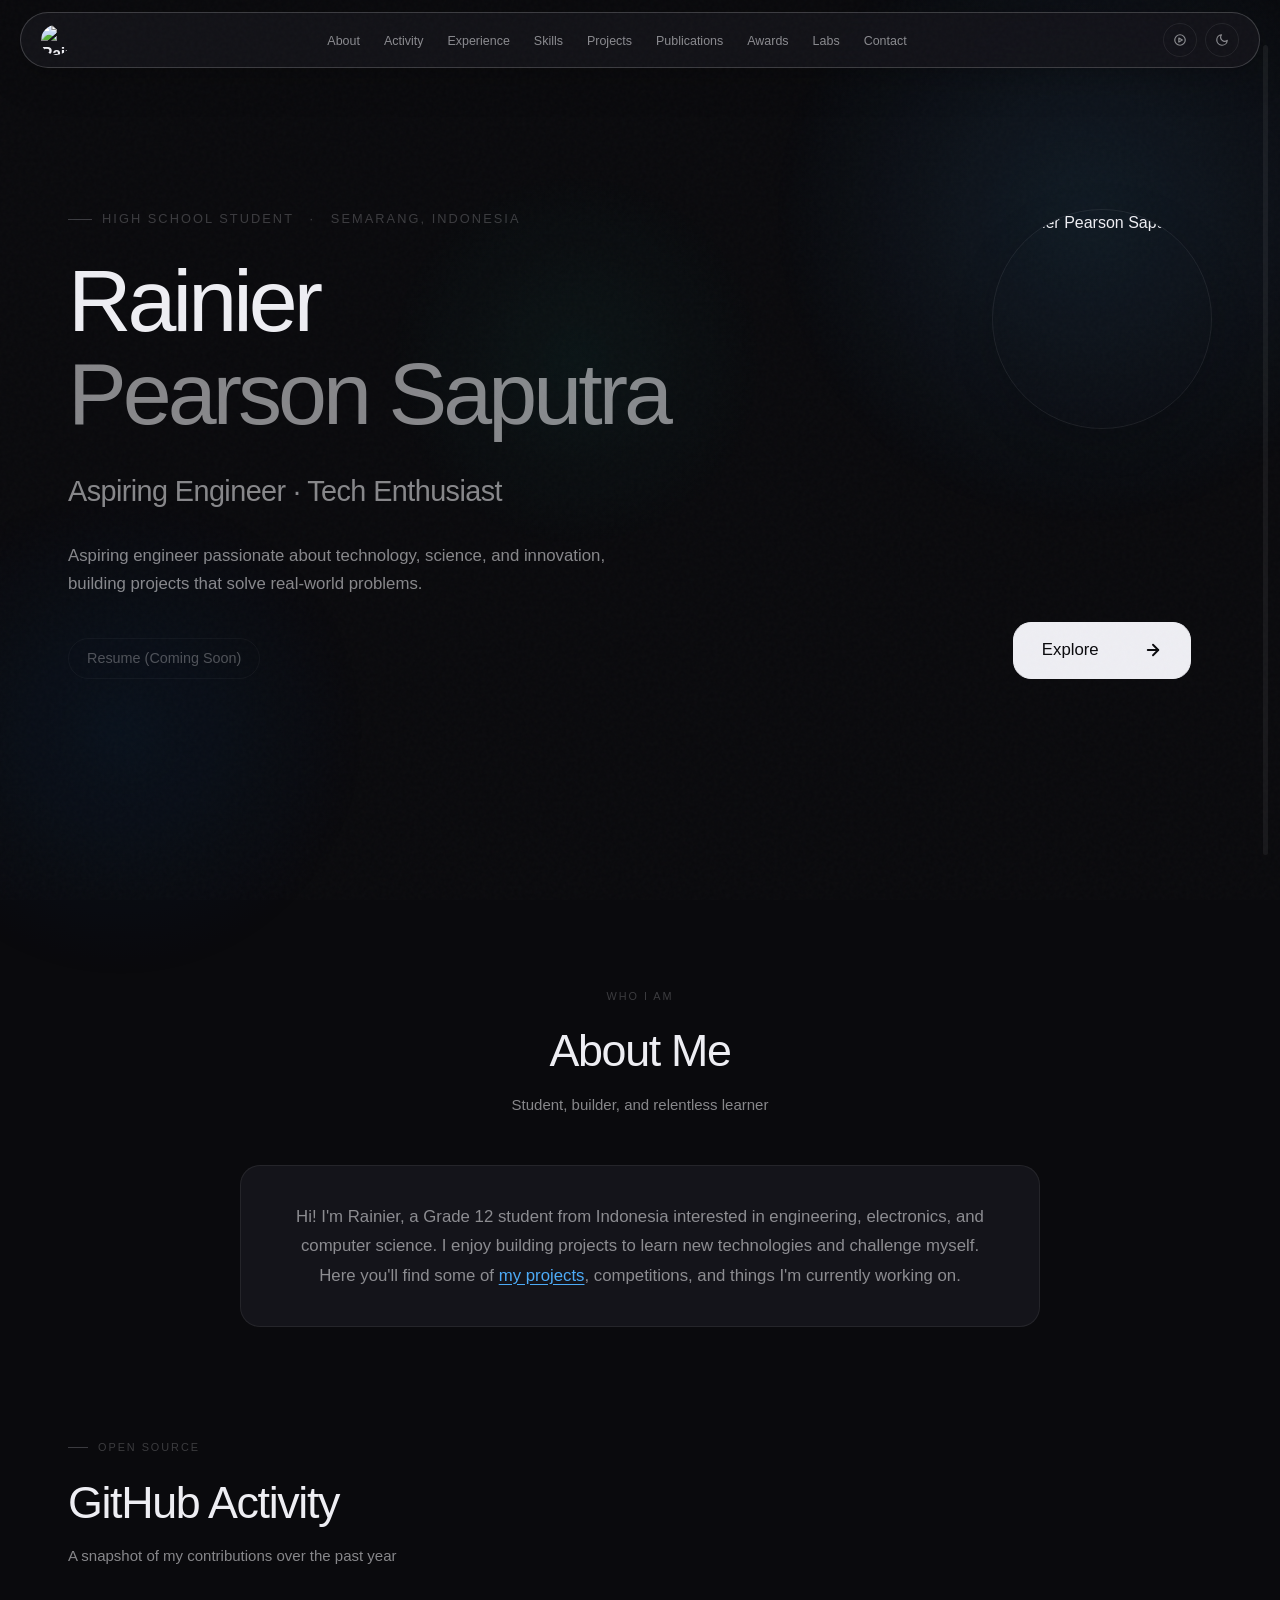
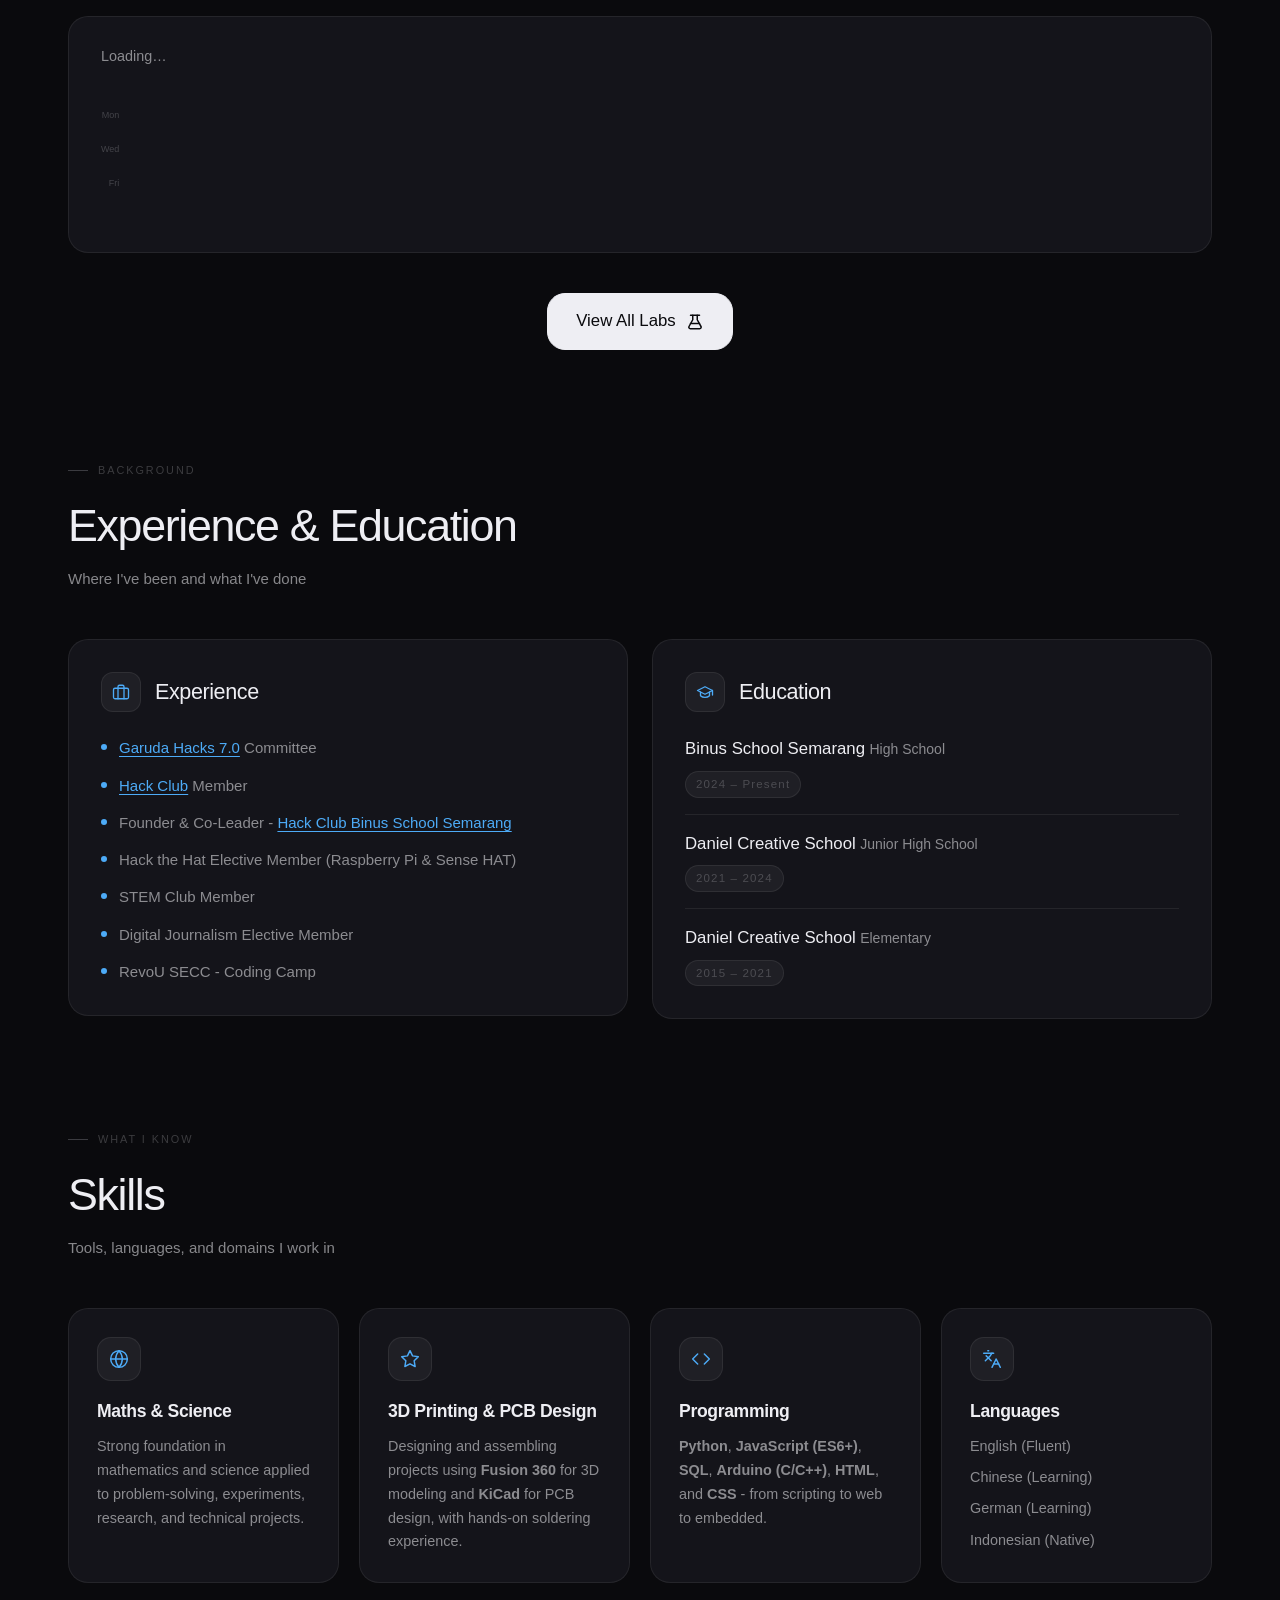
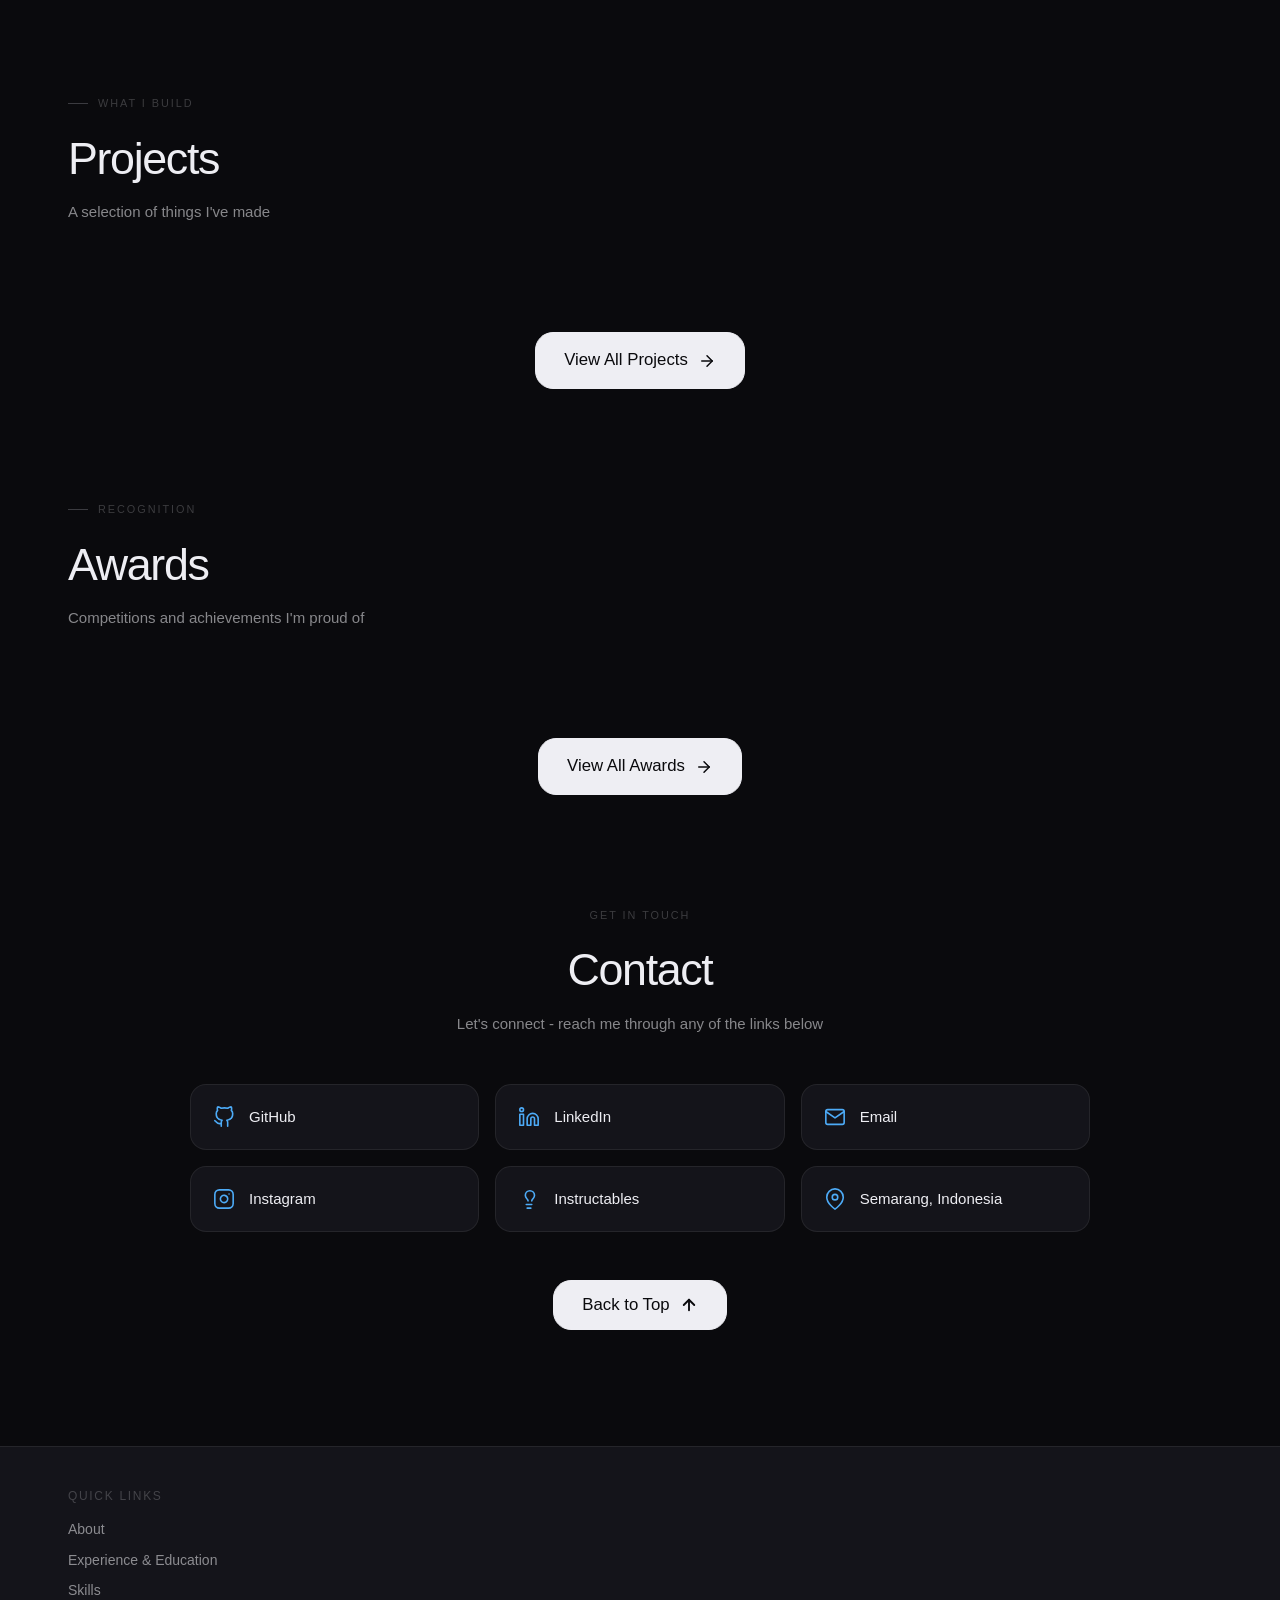
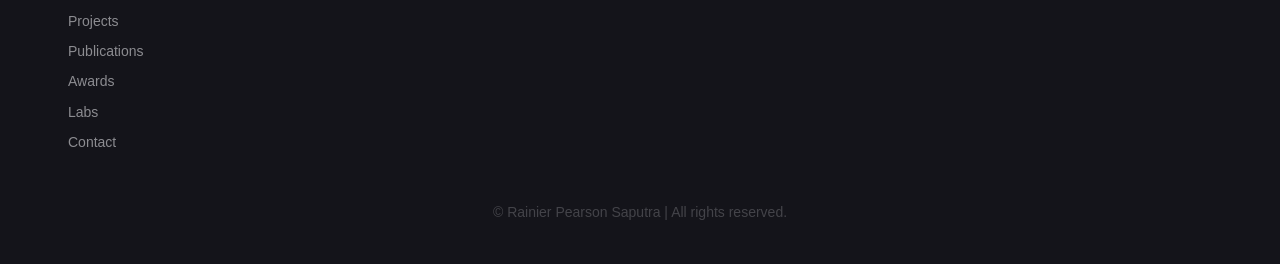
==== commit 2c97c807: "Removed resume download btn from contacts section" ====
--- a/index.html
+++ b/index.html
@@ -549,15 +549,6 @@
               </svg></span>
             <span class="contact-card-label">Semarang, Indonesia</span>
           </a>
-          <div class="contact-card resume-card" id="resumeLink" data-state="soon">
-            <span class="contact-card-icon"><svg viewBox="0 0 24 24" fill="none" stroke="currentColor"
-                stroke-width="1.75" stroke-linecap="round" stroke-linejoin="round" width="22" height="22">
-                <path d="M21 15v4a2 2 0 0 1-2 2H5a2 2 0 0 1-2-2v-4" />
-                <polyline points="7 10 12 15 17 10" />
-                <line x1="12" y1="15" x2="12" y2="3" />
-              </svg></span>
-            <span class="contact-card-label">Resume (soon)</span>
-          </div>
         </div>
 
         <div class="back-to-top-wrap reveal">
